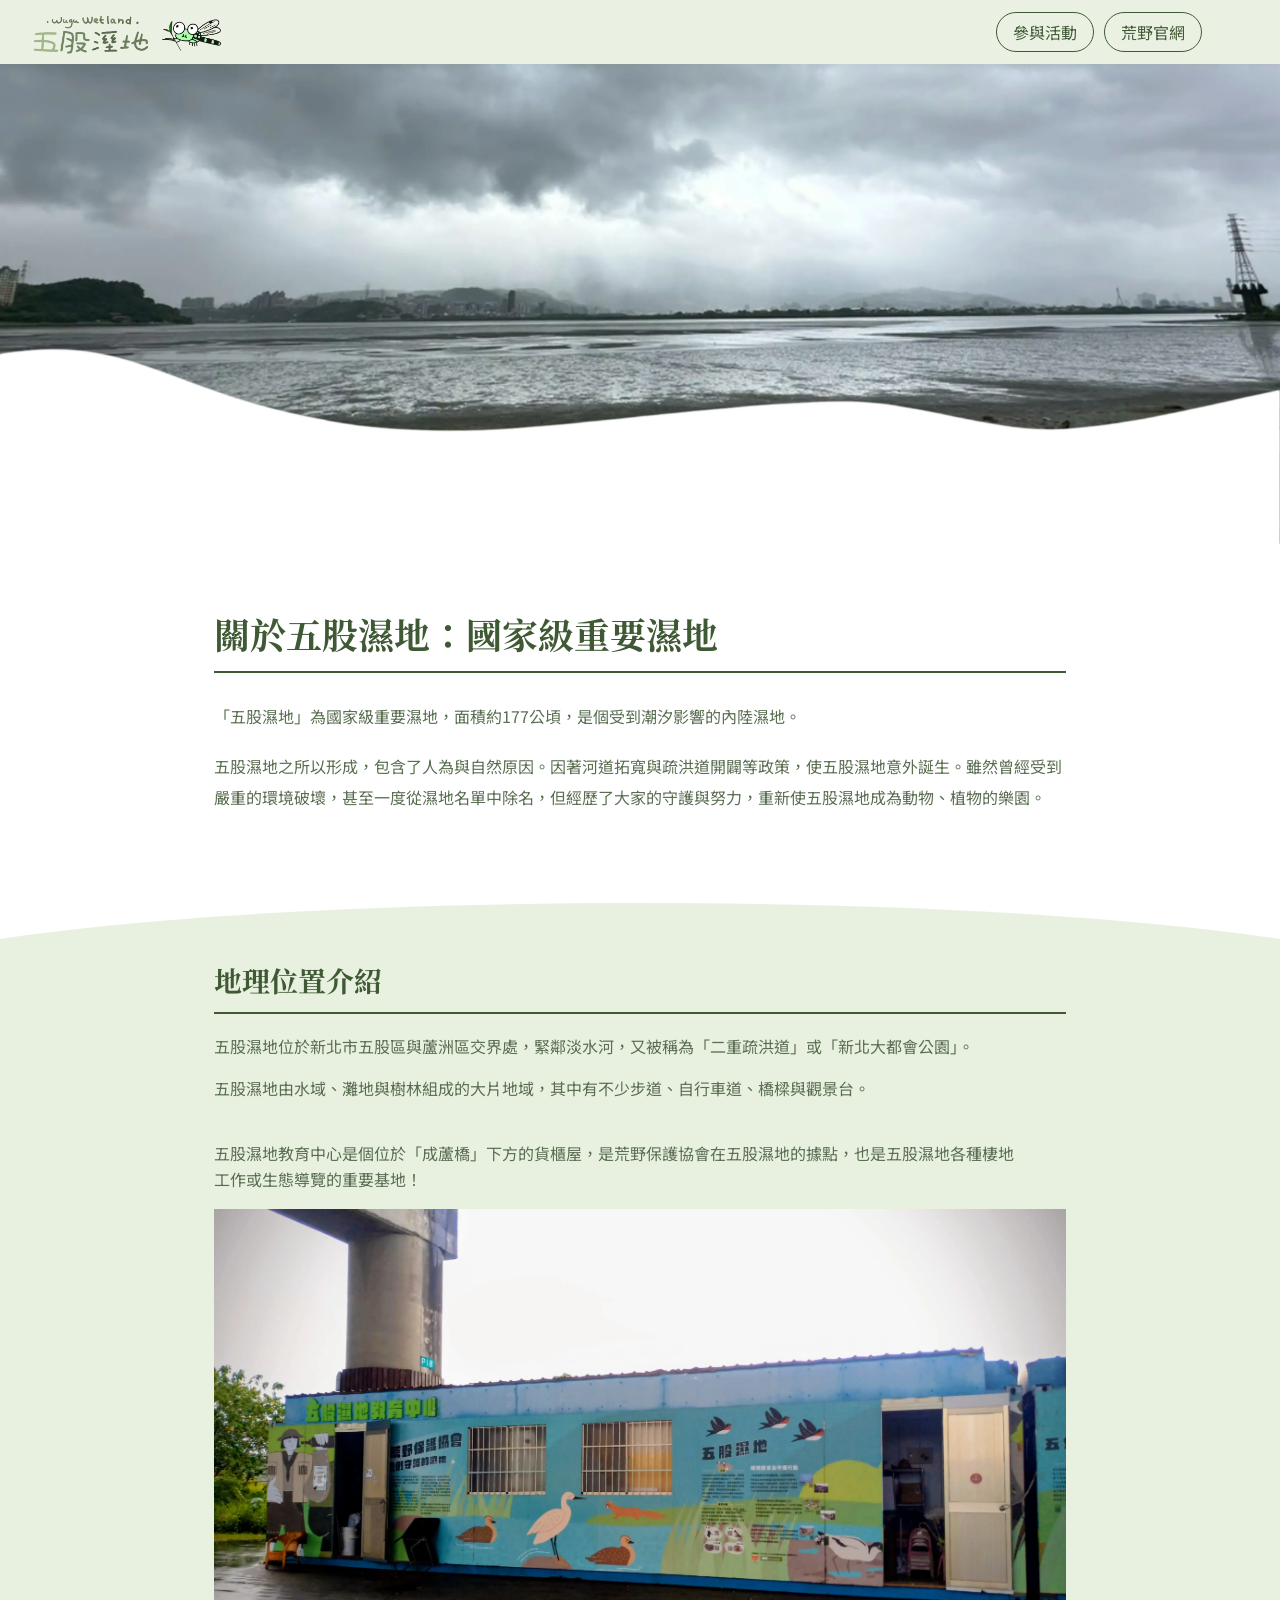
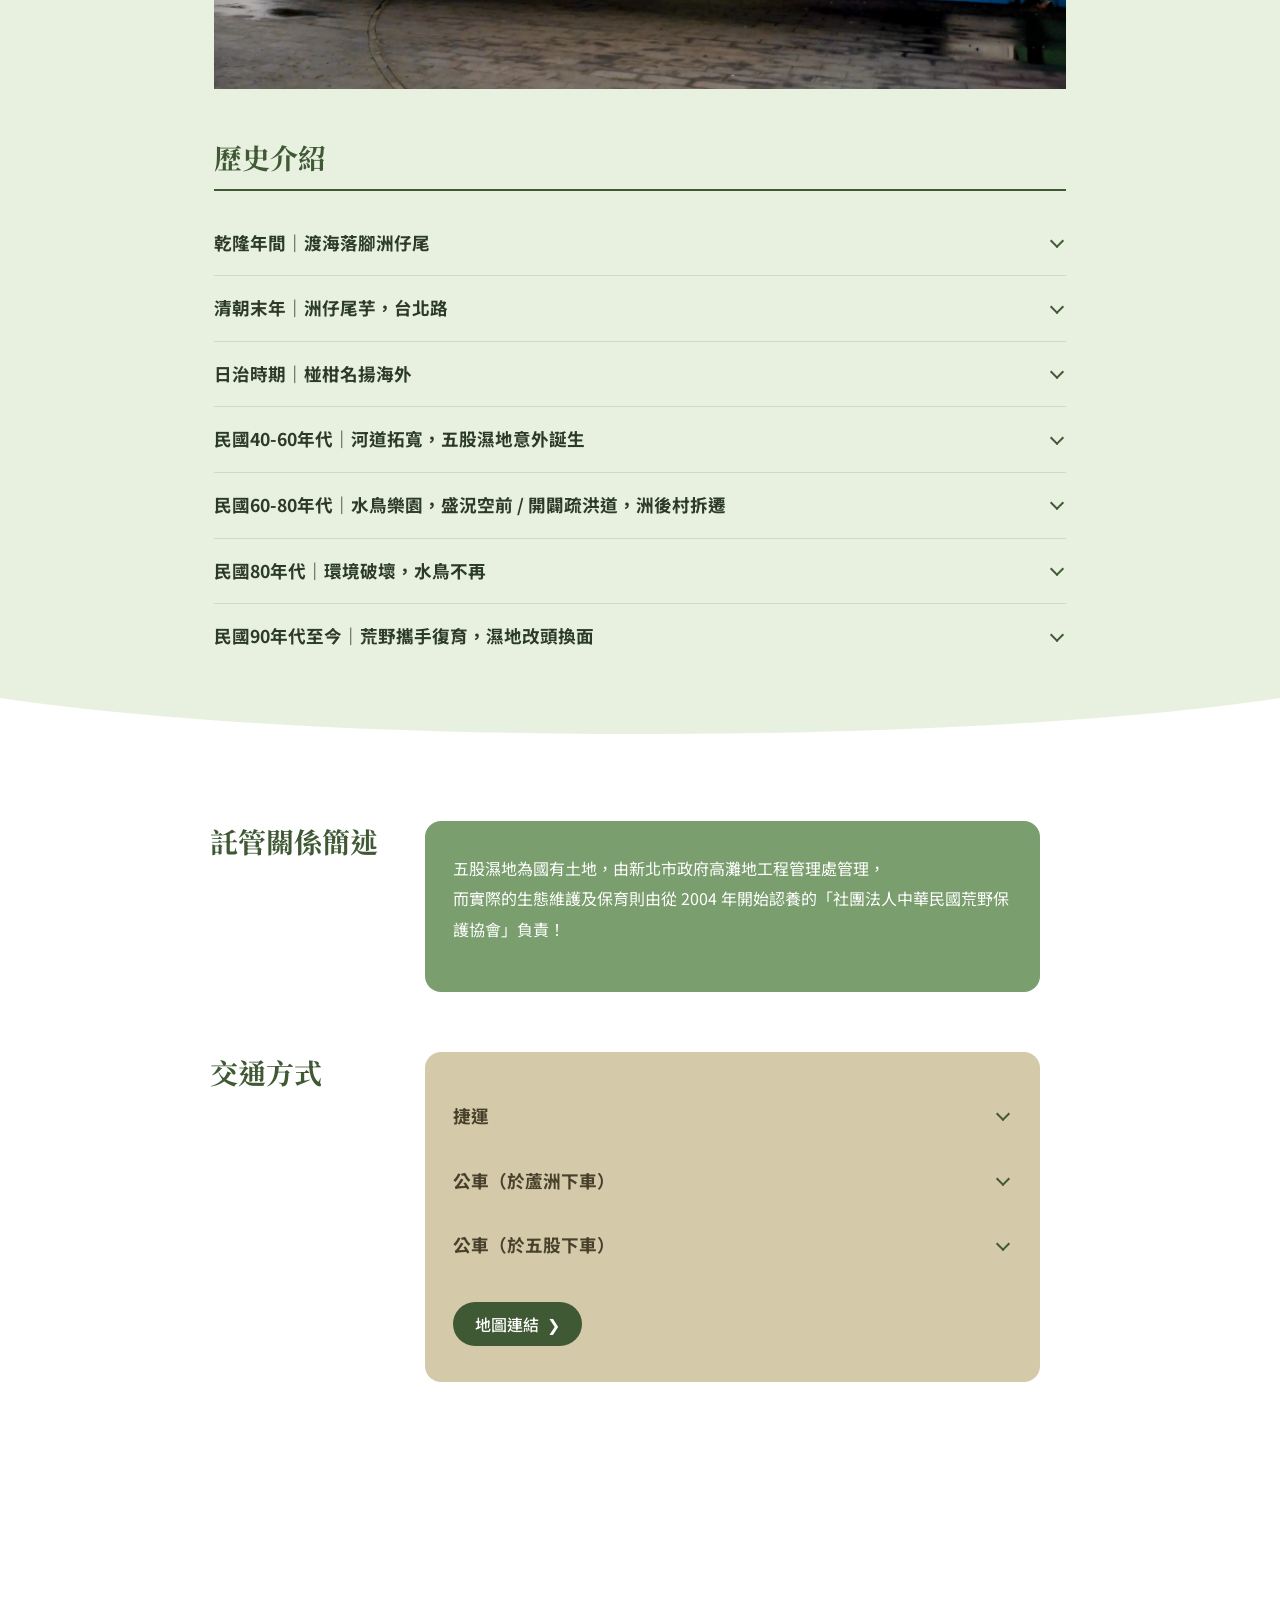
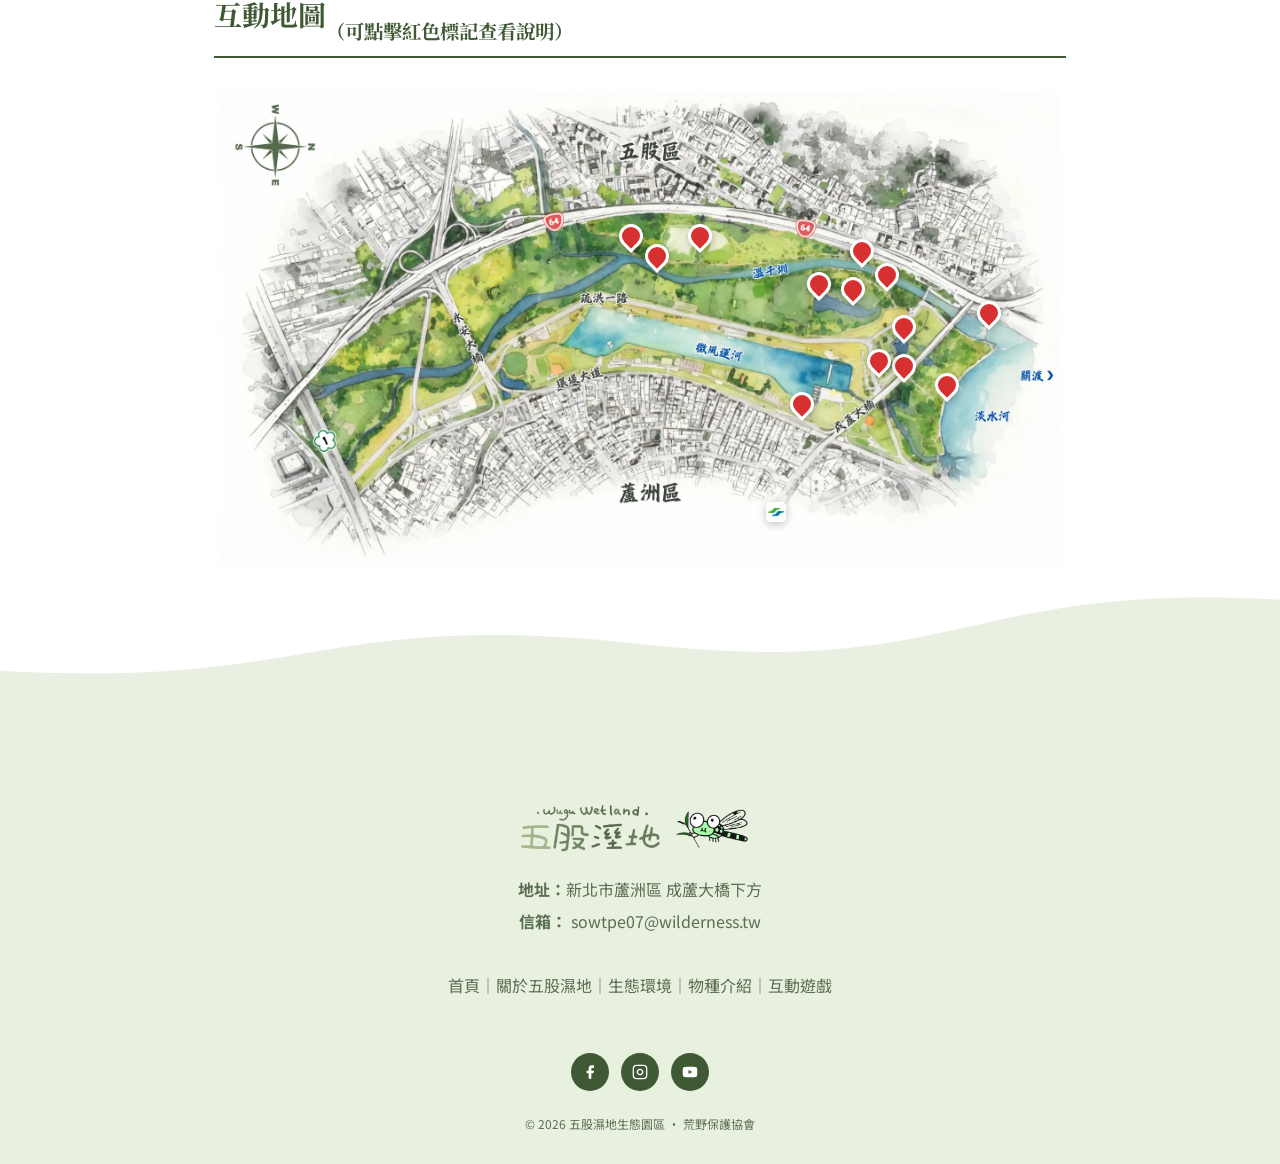
==== about.html @ 0f7f617a "Fix SEO" ====
<!DOCTYPE html>
<html lang="zh-TW">
<head>
  <meta charset="UTF-8" />
  <meta name="viewport" content="width=device-width, initial-scale=1.0" />
  <title>關於五股濕地 | 五股濕地生態園區</title>
  <meta name="description" content="認識五股濕地生態園區——國家級重要濕地的地理位置、歷史沿革與託管關係，守護城市中珍貴的自然生態系統。" />
  <meta name="keywords" content="五股濕地, 關於五股濕地, 五股濕地歷史, 二重疏洪道, 新北大都會公園, 荒野保護協會, 國家級重要濕地, 洲仔尾" />
  <meta name="author" content="社團法人中華民國荒野保護協會" />
  <meta name="robots" content="index, follow" />
  <link rel="canonical" href="https://wugu-wetland.github.io/about" />

  <!-- Open Graph -->
  <meta property="og:title" content="關於五股濕地 | 五股濕地生態園區" />
  <meta property="og:description" content="國家級重要濕地，守護城市中的自然寶地。認識五股濕地的地理位置、歷史沿革與託管關係。" />
  <meta property="og:type" content="website" />
  <meta property="og:url" content="https://wugu-wetland.github.io/about" />
  <meta property="og:site_name" content="五股濕地生態園區" />
  <meta property="og:locale" content="zh_TW" />
  <meta property="og:image" content="https://wugu-wetland.github.io/images/about-hero-1.webp" />
  <meta property="og:image:alt" content="五股濕地空景——廣闊蘆葦叢與水面在晨光中延伸" />
  <meta property="og:image:width" content="1200" />
  <meta property="og:image:height" content="630" />

  <!-- Twitter Card -->
  <meta name="twitter:card" content="summary_large_image" />
  <meta name="twitter:title" content="關於五股濕地 | 五股濕地生態園區" />
  <meta name="twitter:description" content="國家級重要濕地，守護城市中的自然寶地。" />
  <meta name="twitter:image" content="https://wugu-wetland.github.io/images/about-hero-1.webp" />

  <link rel="icon" type="image/x-icon" href="images/favicon.ico" />
  <link rel="apple-touch-icon" href="images/favicon.ico" />


  <link rel="stylesheet" href="styles/shared.css" />
  <link rel="stylesheet" href="styles/about.css" />
  
  <!-- 新增：預先載入首屏最關鍵的圖片，提升 LCP 速度 -->
  <!-- 注意：請在後端或打包工具先轉出一份 .webp 檔案 -->
  <link rel="preload" as="image" href="images/index-slides-1.webp" type="image/webp" fetchpriority="high">
</head>
<body>

  <!-- NAVBAR -->
  <header>
    <nav class="navbar" role="navigation" aria-label="主要導覽">
      <a class="navbar__logo" href="index" aria-label="五股濕地生態園區 首頁">
        <img src="images/logo-green.webp" alt="" width="200" height="44" />
      </a>
      <div class="navbar__actions">
        <a href="https://www.sow.org.tw/event/search?title=%E4%BA%94%E8%82%A1&suo_shu_fen_hui_37=592&event_type=All&is_monetary=All" class="navbar__ext-link desktop-only" aria-label="參與活動" target="_blank">參與活動</a>
        <a href="https://www.sow.org.tw" class="navbar__ext-link desktop-only" aria-label="荒野官網" target="_blank">荒野官網</a>
        <button class="navbar__hamburger" id="hamburger-btn" aria-expanded="false" aria-controls="nav-drawer" aria-label="開啟選單">
          <span></span><span></span><span></span>
        </button>
      </div>
    </nav>

    <!-- Mobile Drawer -->
    <div class="nav-drawer" id="nav-drawer" role="menu">
      <ul class="nav-drawer__list">
        <li><a href="index" role="menuitem">首頁</a></li>
        <li><a href="javascript:void(0)" role="menuitem">關於五股濕地</a></li>
        <li><a href="environment" role="menuitem">生態環境</a></li>
        <li><a href="species" role="menuitem">物種介紹</a></li>
        <li><a href="https://scratch.mit.edu/projects/1315380063/fullscreen/" role="menuitem" target="_blank">互動遊戲</a></li>
         <!--<li><a href="javascript:void(0)" role="menuitem">特色物種</a></li>-->
        <!--<li><a href="javascript:void(0)" role="menuitem">棲地工作</a></li>-->
        <!--<li><a href="javascript:void(0)" role="menuitem">年度時程</a></li>-->
        <!--<li><a href="javascript:void(0)" role="menuitem">網路相簿</a></li>-->
        <li class="mobile-only"><a href="https://www.sow.org.tw" role="menuitem" style="border-top: 1px solid var(--clr-light-green); margin-top: 10px;" target="_blank">荒野官網</a></li>
        <li class="mobile-only"><a href="https://www.sow.org.tw/event/search?title=%E4%BA%94%E8%82%A1&suo_shu_fen_hui_37=592&event_type=All&is_monetary=All" role="menuitem" target="_blank">參與活動</a></li>
      </ul>
    </div>
  </header>

  <main class="about-page-main">
    <!-- ABOUT-HERO -->
    <section class="about-hero reveal" aria-label="五股濕地主視覺">
      <div class="about-hero__img-wrap">
        <img class="about-hero__img" src="images/about-hero-1.webp" alt="五股濕地空景——廣闊蘆葦叢與水面在晨光中延伸" />
      </div>
      <div class="about-hero__wave" aria-hidden="true">
        <img src="images/about-curve-1.webp" alt="">
      </div>
    </section>

    <!-- ABOUT-INTRO -->
    <section class="about-intro" id="about-intro" aria-labelledby="about-intro-heading">
      <div class="about-intro__inner reveal">
        <h1 class="about-intro__h1" id="about-intro-heading">關於五股濕地：國家級重要濕地</h1>
        <hr class="about-intro__divider" />
        <p class="about-intro__body">「五股濕地」為國家級重要濕地，面積約177公頃，是個受到潮汐影響的內陸濕地。</p>
        <p class="about-intro__body">五股濕地之所以形成，包含了人為與自然原因。因著河道拓寬與疏洪道開闢等政策，使五股濕地意外誕生。雖然曾經受到嚴重的環境破壞，甚至一度從濕地名單中除名，但經歷了大家的守護與努力，重新使五股濕地成為動物、植物的樂園。</p>
      </div>
    </section>

    <!-- ABOUT-GEO + ABOUT-HISTORY -->
    <section class="about-content-section" id="about-geo" aria-labelledby="about-geo-heading">
      <div class="about-content-section__wave-top" aria-hidden="true">
        <svg viewBox="0 0 1440 52" preserveAspectRatio="none"><path d="M0,52 C360,4 1080,4 1440,52 L1440,0 L0,0 Z" fill="#ffffff" /></svg>
      </div>

      <div class="about-content-section__inner">
        <div class="about-content-section__text-col">
          <div class="about-geo reveal">
            <h2 class="about-geo__title" id="about-geo-heading">地理位置介紹</h2>
            <hr class="about-geo__divider" />
            <p>五股濕地位於新北市五股區與蘆洲區交界處，緊鄰淡水河，又被稱為「二重疏洪道」或「新北大都會公園」。</p>
            <p>五股濕地由水域、灘地與樹林組成的大片地域，其中有不少步道、自行車道、橋樑與觀景台。</p><br />
            <p>五股濕地教育中心是個位於「成蘆橋」下方的貨櫃屋，是荒野保護協會在五股濕地的據點，也是五股濕地各種棲地工作或生態導覽的重要基地！</p>
            <img src="images/about-center.webp" loading="lazy" />
          </div>
          <div class="about-history reveal" id="about-history" style="transition-delay: 0.1s;" aria-labelledby="about-history-heading">
            <h2 class="about-history__title" id="about-history-heading">歷史介紹</h2>
            <hr class="about-history__divider" />
            <details class="history-accordion">
              <summary class="subtitle">乾隆年間｜渡海落腳洲仔尾</summary>
              <div class="history-accordion__body">
                <p>福建泉州陳氏家族渡海來到洲仔尾，當時還是一片未開發的荒原。</p>
                <p>由於鄰近淡水河，土地肥沃、水路交通皆便捷。</p>
              </div>
            </details>
            <details class="history-accordion">
              <summary class="subtitle">清朝末年｜洲仔尾芋，台北路</summary>
              <div class="history-accordion__body">
                <p>經過長期的努力耕作，荒地成了畝畝良田。</p>
                <p>出產的芋頭聞名了台北城，贏得了「洲仔尾芋，台北路」的俚語。</p>
              </div>
            </details>
            <details class="history-accordion">
              <summary class="subtitle">日治時期｜椪柑名揚海外</summary>
              <div class="history-accordion__body">
                <p>鄰近淡水河且缺乏堤防，偶有水災但退得快。</p>
                <p>盛產稻米、蔬菜與水果，是大台北地區的糧倉。</p>
                <p>盛產椪柑，甜度高、果實大，甚至外銷到日本及大陸。</p>
              </div>
            </details>
            <details class="history-accordion">
              <summary class="subtitle">民國40-60年代｜河道拓寬，五股濕地意外誕生</summary>
              <div class="history-accordion__body">
                <p>當時土壤肥沃，依然盛產稻米、蔬果，但夏季時颱風卻因洪水無法宣洩導致淹水。</p>
                <p>民國53年，政府實施河道拓寬工程，分別挖除及炸毀使河道狹窄的「獅子頭」與「鳥踏石」兩顆大石。</p>
                <p>河道拓寬後，淡水河洪水可順利出海，但也因此失去天然屏障，導致風災時海水倒灌。</p>
                <p>地勢低漥加上潮水不停漲退，長期淡鹹水浸泡，土質無法耕種，五股濕地因而形成。</p>
              </div>
            </details>
            <details class="history-accordion">
              <summary class="subtitle">民國60-80年代｜水鳥樂園，盛況空前 / 開闢疏洪道，洲後村拆遷</summary>
              <div class="history-accordion__body">
                <p>濕地上處處可見水鴨、漁人、扁舟，曾經紀錄94種鳥類，數量高達四千八百多隻。</p>
                <p>民國73年，政府徵收洲仔尾部分土地為洩洪區，開闢二重疏洪道。</p>
                <p>民國69年以後的四、五年裡， 洲後村村民為反對拆遷，不斷陳情、示威。</p>
                <p>民國73年8月16日清晨，怪手開挖，洲後村被迫拆遷。</p>
              </div>
            </details>
            <details class="history-accordion">
              <summary class="subtitle">民國80年代｜環境破壞，水鳥不再</summary>
              <div class="history-accordion__body">
                <p>五股工業區興建，廢土、廢水、垃圾相繼入侵，環境嚴重污染，水鳥數量銳減。</p>
              </div>
            </details>
            <details class="history-accordion">
              <summary class="subtitle">民國90年代至今｜荒野攜手復育，濕地改頭換面</summary>
              <div class="history-accordion__body">
                <p>民國86年起，台北縣政府進行七百甲河濱綠地整建計劃，由荒野保護協會等民間保育團體等組成的「疏洪道生態保育聯盟」推動生態保育與棲地重建營造。</p>
                <p>民國93年11月11日，荒野保護協會正式認養「五股濕地生態園區」至今，推動復育、保育及教育的工作。</p>
              </div>
            </details>

          </div>
        </div>
      </div>

      <div class="about-content-section__wave-bottom" aria-hidden="true">
        <svg viewBox="0 0 1440 52" preserveAspectRatio="none"><path d="M0,0 C360,48 1080,48 1440,0 L1440,52 L0,52 Z" fill="#ffffff" /></svg>
      </div>
    </section>

    <!-- ABOUT-MANAGEMENT -->
    <section class="about-management" id="about-management" aria-labelledby="about-mgmt-left-title">
      <div class="about-management__panels reveal" style="transition-delay: 0.1s;">
        <h2 class="about-management__col-title" id="about-mgmt-left-title">託管關係簡述</h2>
        <div class="about-management__panel about-management__panel--left" aria-labelledby="about-mgmt-left-title">
          <p>五股濕地為國有土地，由新北市政府高灘地工程管理處管理，<br />而實際的生態維護及保育則由從 2004 年開始認養的「社團法人中華民國荒野保護協會」負責！</p>
        </div>
        <h2 class="about-management__col-title" id="about-mgmt-right-title">交通方式</h2>
        <div class="about-management__panel about-management__panel--right" aria-labelledby="about-mgmt-right-title">
          <details class="transport-accordion">
            <summary class="transport-subtitle">捷運</summary>
            <div class="transport-accordion__body">
              <p>搭乘「中和新蘆線」至「蘆洲站」下車→</p>
              <p>從一號出口離開捷運站→</p>
              <p>沿「三民路」往「成蘆橋」方向步行→</p>
              <p>沿「二號越堤道」越過堤防，往成蘆橋方向步行→</p>
              <p>抵達成蘆橋下方後沿著橋樑向前步行→</p>
              <p>過馬路後即可見到五股濕地教育中心</p>
            </div>
          </details>
          <details class="transport-accordion">
            <summary class="transport-subtitle">公車（於蘆洲下車）</summary>
            <div class="transport-accordion__body">
              <p>沿「三民路」往「成蘆橋」方向步行→</p>
              <p>沿「二號越堤道」越過堤防，往成蘆橋方向步行→</p>
              <p>抵達成蘆橋下方後沿著橋樑向前步行→</p>
              <p>過馬路後即可見到五股濕地教育中心</p>
            </div>
          </details>
          <details class="transport-accordion">
            <summary class="transport-subtitle">公車（於五股下車）</summary>
            <div class="transport-accordion__body">
              <p>至「成州國小」或「五股郵局」下車→</p>
              <p>沿「凌雲路一段」往堤防方向步行→</p>
              <p>過疏洪北路上堤防，沿自行車道往成蘆橋步行→</p>
              <p>即可見到五股濕地教育中心</p>
            </div>
          </details>
          <div class="about-management__panel-cta">
            <a href="https://maps.app.goo.gl/PuJw7zFUjeeEWEgE9" class="btn" aria-label="開啟 Google 地圖連結" target="_blank" rel="noopener noreferrer">地圖連結 &nbsp;❯</a>
          </div>
        </div>
      </div>
    </section>

    <!-- ABOUT-MAP -->
    <section class="about-map" id="about-map" aria-labelledby="about-map-heading">
      <div class="about-map__header reveal">
        <h2 class="about-map__title" id="about-map-heading">互動地圖<sub><sub>（可點擊紅色標記查看說明）</sub></sub></h2>
        <hr class="about-map__divider" />
      </div>
      <div class="about-map__container-wrap reveal" style="transition-delay: 0.1s;">
        <div class="about-map__container" id="about-map-container" tabindex="0" role="img" aria-label="互動地圖預覽">
          <img class="about-map__img" src="images/map.webp" alt="五股濕地區域地圖" loading="lazy" />

          <!-- 1. 為圖標加上資料屬性 (data-title, data-desc) -->
          <div class="about-map__marker about-map__marker--1" role="button" tabindex="0" aria-label="地圖標記點 1" title="塭仔圳出口堰"
              data-title="塭仔圳出口堰" 
              data-desc="原本設計關閉的水閘門，抵擋不住大自然的力量，在下方被衝破了一個大洞。漲潮時潮水由此湧入，形成「湧泉」這特殊景象，也使濕地內生態環境變得多樣化。有趣的是，由於潮水流入濕地其他區域的速度較慢，潮汐時間約晚了一個小時，但退潮速度則是同步的。"
              data-image="images/about-map/marker-1.webp">
            <div class="about-map__marker-pin" aria-hidden="true"></div>
          </div>

          <div class="about-map__marker about-map__marker--2" role="button" tabindex="0" aria-label="地圖標記點 2" title="多蟹橋"
              data-title="多蟹橋" 
              data-desc="觀賞螃蟹的好地方！在此可以觀賞到為數眾多的弧邊管招潮、台灣厚蟹及台灣泥蟹等。請放慢腳步，輕聲細語，靜靜觀察👀"
              data-image="images/about-map/marker-2.webp">
            <div class="about-map__marker-pin" aria-hidden="true"></div>
          </div>

          <div class="about-map__marker about-map__marker--3" role="button" tabindex="0" aria-label="地圖標記點 3" title="圓池"
              data-title="圓池" 
              data-desc="退潮時，如果溫度超過20°C，圓形池中就會有不少的螃蟹及彈塗魚出現喔！"
              data-image="images/about-map/marker-3.webp">
            <div class="about-map__marker-pin" aria-hidden="true"></div>
          </div>

          <div class="about-map__marker about-map__marker--4" role="button" tabindex="0" aria-label="地圖標記點 4" title="教學平台"
              data-title="教學平台" 
              data-desc="原為螢火蟲保育區，卻因水質差、強風、光害、颱風侵襲，最後復育失敗。轉型為水生植物種源區，主要栽種挺水性植物。吸引許多動物在此駐足，當初的四斑細蟌就是在此區發現的！退潮後，靠塭仔圳旁的灘地可見大量螃蟹及鷸鴴科鳥類覓食，在此區可以觀察到雙齒近相手蟹、無齒螳臂蟹及紅螯螳臂蟹等螃蟹。秋冬時節，草地上則有許多的黃鶺鴒、青頭鶿及中白鷺在此活動。"
              data-image="images/about-map/marker-4.webp">
            <div class="about-map__marker-pin" aria-hidden="true"></div>
          </div>

          <div class="about-map__marker about-map__marker--5" role="button" tabindex="0" aria-label="地圖標記點 5" title="河口景觀處"
              data-title="河口景觀處" 
              data-desc="沿著步道走到底，眼前是與淡水河岸交織的河口灘地。退潮時，寬闊的灘地上不僅有成群水鳥優雅覓食，天氣溫暖時，更有數萬隻彈塗魚活力跳躍。在此還能遠眺關渡隘口，遙想當年被炸開的獅子頭與象鼻頭隘。"
              data-image="images/about-map/marker-5.webp">
            <div class="about-map__marker-pin" aria-hidden="true"></div>
          </div>
          <div class="about-map__marker about-map__marker--6" role="button" tabindex="0" aria-label="地圖標記點 6" title="北便橋"
              data-title="北便橋" 
              data-desc="位於北邊，橫過塭仔圳的鐵便橋，連接疏洪圳邊公園及大生態池兩區域。"
              data-image="images/about-map/marker-6.webp">
            <div class="about-map__marker-pin" aria-hidden="true"></div>
          </div>

          <div class="about-map__marker about-map__marker--7" role="button" tabindex="0" aria-label="地圖標記點 7" title="大生態池"
              data-title="大生態池" 
              data-desc="原為釣魚池，池岸陡，鳥類不易棲息。經棲地改造，成坡度減緩，沿岸有淺灘的池子。整理好前兩年，鳥況轉好，可見黑腹濱鷸、東方環頸鴴等常客。但由於此區植物（特別是蘆葦）生長速度太快，加上缺乏經費定時做整理，許多泥灘地已被蘆葦佔據。"
              data-image="images/about-map/marker-7.webp">
            <div class="about-map__marker-pin" aria-hidden="true"></div>
          </div>

          <div class="about-map__marker about-map__marker--8" role="button" tabindex="0" aria-label="地圖標記點 8" title="賞燕平台"
              data-title="賞燕平台" 
              data-desc="賞燕的好地方！位於大生態池與大蘆葦叢區交接處，每逢遷徙季節的晨昏時刻，大量黃鶺鴒、家燕會在蘆葦叢內停歇。而每到盛夏八月的傍晚，更有數以萬計的燕群在天空飛舞，隨後隱入蘆葦叢中休息。雖然許多泥灘都被蘆葦佔據，較難觀察到水鳥，但夏夜的萬燕齊飛依然震撼人心。"
              data-image="images/about-map/marker-8.webp">
            <div class="about-map__marker-pin" aria-hidden="true"></div>
          </div>

          <div class="about-map__marker about-map__marker--9" role="button" tabindex="0" aria-label="地圖標記點 9" title="五股濕地教育中心"
              data-title="五股濕地教育中心" 
              data-desc="荒野保護協會與新北市高灘地工程管理處合作，於2004年認養五股濕地生態園區，共同維護五股濕地的生態環境。這個貨櫃屋就是由荒野保護協會設置的工作站，定期有協會的生態解說員在此進行免費的導覽活動。"
              data-image="images/about-map/marker-9.webp">
            <div class="about-map__marker-pin" aria-hidden="true"></div>
          </div>

          <div class="about-map__marker about-map__marker--10" role="button" tabindex="0" aria-label="地圖標記點 10" title="南便橋"
              data-title="南便橋" 
              data-desc="位於南邊，橫跨塭仔圳的鐵便橋，連接疏洪圳邊公園及大蘆葦叢區兩區域。"
              data-image="images/about-map/marker-10.webp">
            <div class="about-map__marker-pin" aria-hidden="true"></div>
          </div>

          <div class="about-map__marker about-map__marker--11" role="button" tabindex="0" aria-label="地圖標記點 11" title="北池、南池"
              data-title="北池、南池" 
              data-desc="一北一南的大水池。不受潮汐影響的積水區，孕育著不少水生動物，例如大肚魚、吳郭魚及蝦子等。在水池內有數座由偉創等民間機構所認養的人工浮島，浮島的主要主要是作為生態、淨化及景觀等功用，其組成是由竹子等做為材料，並在其上栽種大安水蓑衣、野荸薺、黃花水龍等水生植物，等過一段生長時間，浮島上的植物將生長茂密，可作為鳥類、昆蟲及青蛙的棲息地，讓這些動物減少人為的干擾。"
              data-image="images/about-map/marker-11.webp">
            <div class="about-map__marker-pin" aria-hidden="true"></div>
          </div>

          <div class="about-map__marker about-map__marker--12" role="button" tabindex="0" aria-label="地圖標記點 12" title="洲後村紀念碑"
              data-title="洲後村紀念碑" 
              data-desc="六個斑駁的碑文位於昔日洲後村忠義廟的原址附近，是這個消失村落留下的歷史印記。清朝乾隆年間，陳姓家族兩兄弟來到這塊土地上打拼，歷經炸毀獅子頭，每天兩次的漲退潮及劃為「一級洪水平原區」，絕對禁建等等打擊，仍過著淳樸的生活。直到民國73年政府因興建二重疏洪道，強制將村落全面拆遷。在當年戒嚴的肅殺氣氛下，全村村民為了守護家園，寫下了台灣歷史上第一次激烈而勇敢的農民抗爭紀錄。"
              data-image="images/about-map/marker-12.webp">
            <div class="about-map__marker-pin" aria-hidden="true"></div>
          </div>

          <div class="about-map__marker about-map__marker--13" role="button" tabindex="0" aria-label="地圖標記點 13" title="堤防越堤道"
              data-title="堤防越堤道" 
              data-desc="想要前來五股濕地，可以從這個越堤道步行或牽車越過堤防進入五股濕地！"
              data-image="">
            <div class="about-map__marker-pin" aria-hidden="true"></div>
          </div>

          <div class="about-map__marker about-map__marker--14" role="button" tabindex="0" aria-label="地圖標記點 14" title="蘆洲捷運站"
              data-title="蘆洲捷運站" 
              data-desc="是距離五股濕地最近的捷運站，可以搭乘捷運中和新蘆線到蘆洲站後，步行或騎乘 YouBike 前往五股濕地。"
              data-image="">
            <img class="about-map__marker-icon" aria-hidden="true" src="images/metro-taipei.webp" alt="臺北捷運中和新蘆線蘆洲站">
          </div>

          <!-- 備用標記點範例
          <div class="about-map__marker about-map__marker--00" role="button" tabindex="0" aria-label="地圖標記點 00" title="地圖標記點 00"
              data-title="標記點名稱" 
              data-desc="標記點說明內容標記點說明內容標記點說明內容標記點說明內容標記點說明內容"
              data-image="標記點圖片URL">
            <div class="about-map__marker-pin" aria-hidden="true"></div>
          </div>
          -->

        </div>
      </div>
    </section>
  </main>

  <!-- FOOTER -->
  <footer class="footer" role="contentinfo">
    <svg viewBox="0 0 1440 200" xmlns="http://www.w3.org/2000/svg" aria-hidden="true">
      <path d="M0,110 C 360,130 360,40 720,80 C 1080,120 1080,10 1440,30 L1440,200 L0,200 Z" fill="#E9F0E1"/>
    </svg>
    <img class="footer__logo" aria-label="五股濕地生態園區 Logo" src="images/logo-green.webp" alt="" loading="lazy" />
    <address class="footer__info" style="font-style:normal;">
      <b>地址：</b><a href="https://maps.app.goo.gl/PuJw7zFUjeeEWEgE9" target="_blank">新北市蘆洲區 成蘆大橋下方</a><br />
      <b>信箱：</b><a href="mailto:sowtpe07@wilderness.tw" target="_blank">&nbsp;sowtpe07@wilderness.tw</a><br /><br />
      <a href="javascript:void(0)">首頁</a>｜<a href="about">關於五股濕地</a>｜<a href="environment">生態環境</a>｜<a href="species">物種介紹</a>｜<a href="https://scratch.mit.edu/projects/1315380063/fullscreen/">互動遊戲</a><br /><br />
    </address>
    <nav class="footer__socials" aria-label="社群媒體連結">
      <!--Facebook--><a href="https://www.facebook.com/wuguwetland/?locale=zh_TW" class="footer__social-btn" aria-label="Facebook"><svg width="16" height="16" viewBox="0 0 24 24" fill="currentColor"><path d="M18 2h-3a5 5 0 00-5 5v3H7v4h3v8h4v-8h3l1-4h-4V7a1 1 0 011-1h3z"/></svg></a>
      <!--Instagram--><a href="https://www.instagram.com/sow_taiwan/reels/" class="footer__social-btn" aria-label="Instagram"><svg width="16" height="16" viewBox="0 0 24 24" fill="none" stroke="currentColor" stroke-width="2"><rect x="2" y="2" width="20" height="20" rx="5" ry="5"/><path d="M16 11.37A4 4 0 1112.63 8 4 4 0 0116 11.37z"/><line x1="17.5" y1="6.5" x2="17.51" y2="6.5"/></svg></a>
      <!--Youtube--><a href="https://www.youtube.com/@sowtaiwan" class="footer__social-btn" aria-label="YouTube"><svg width="16" height="16" viewBox="0 0 24 24" fill="currentColor"><path d="M22.54 6.42a2.78 2.78 0 00-1.95-1.96C18.88 4 12 4 12 4s-6.88 0-8.59.46A2.78 2.78 0 001.46 6.42 29 29 0 001 12a29 29 0 00.46 5.58 2.78 2.78 0 001.95 1.96C5.12 20 12 20 12 20s6.88 0 8.59-.46a2.78 2.78 0 001.95-1.96A29 29 0 0023 12a29 29 0 00-.46-5.58z"/><polygon points="9.75 15.02 15.5 12 9.75 8.98 9.75 15.02" fill="#405A35"/></svg></a>
    </nav>
    <p class="footer__copy">© 2026 五股濕地生態園區 · <a href="https://www.sow.org.tw" target="_blank">荒野保護協會</a></p>
  </footer>
  <div class="about-map__backdrop" id="map-info-backdrop" aria-hidden="true"></div>
  <div class="about-map__info-card" id="map-info-card" role="dialog" aria-modal="true" aria-hidden="true">
    <div class="about-map__info-img-placeholder"></div>

    <div class="about-map__info-img-placeholder" id="map-info-img-wrap">
      <img id="map-info-img" src="" alt="" loading="lazy" />
    </div>
    <br />
    <h3 class="about-map__info-title" id="map-info-title">標題</h3>
    <br />
    <p class="about-map__info-desc" id="map-info-desc">內容</p>
  </div>

  <button class="back-to-top" id="back-to-top" aria-label="回到頂部">▲</button>
  <script src="script/shared.js"></script>
  <script src="script/about.js"></script>
</body>
</html>
---- styles/shared.css ----
@import url('https://fonts.googleapis.com/css2?family=Noto+Sans+TC:wght@400;500;700&family=Noto+Serif+TC:wght@600;700&display=swap');

:root {
  --clr-dark-green: #405935; --clr-mid-green: #7a9e6e;
  --clr-light-green: #c8d9b8; --clr-bg-green: #e8f0e0;
  --clr-pale: #f3f7ee; --clr-sand: #d4c9a8;
  --clr-slate-blue: #6b8fa3; --clr-white: #ffffff;
  --clr-text: #2c3a28; --clr-text-muted: #5a6e52;
  --clr-btn-bg: #405935; --clr-btn-hover: #2e4027;
  --radius-blob: 60% 40% 55% 45% / 50% 45% 55% 50%;
  --transition-base: 0.3s ease;
  --font-heading: 'Noto Serif TC', 'Georgia', serif;
  --font-body: 'Noto Sans TC', 'PingFang TC', system-ui, sans-serif;
}

*, *::before, *::after { box-sizing: border-box; margin: 0; padding: 0; }
html { overflow-x: hidden; overflow-y: scroll; scroll-behavior: smooth; font-size: 16px; }
body { font-family: var(--font-body); color: var(--clr-text); background: var(--clr-white); overflow-x: hidden; background-color: var(--clr-pale); /* 延續專案的淺底色 */}
img { max-width: 100%; height: auto; display: block; }
a { color: inherit; text-decoration: none; }

.container { max-width: 900px; margin: 0 auto; padding: 0 24px; }
.container--wide { max-width: 1200px; margin: 0 auto; padding: 0 24px; }

.btn {
  display: inline-flex; align-items: center; gap: 6px;
  padding: 10px 22px; border-radius: 999px;
  background: var(--clr-btn-bg); color: var(--clr-white);
  font-size: 1rem; font-family: var(--font-body); font-weight: 500;
  cursor: pointer; border: none; transition: background var(--transition-base), transform var(--transition-base);
}
.btn:hover { background: var(--clr-btn-hover); transform: translateY(-1px); }
.btn--outline { background: transparent; color: var(--clr-dark-green); border: 1.5px solid var(--clr-dark-green); }
.btn--outline:hover { background: var(--clr-dark-green); color: var(--clr-white); }
.btn--outline-light { background: transparent; color: var(--clr-white); border: 1.5px solid var(--clr-white); }
.btn--outline-light:hover { background: var(--clr-white); color: #ffffff00; }

.section-title { font-family: var(--font-heading); font-size: clamp(1.5rem, 3vw, 2rem); color: var(--clr-dark-green); font-weight: 700; }
.divider { border: none; border-top: 2px solid var(--clr-dark-green); margin: 12px 0 24px; }

.reveal { opacity: 0; transform: translateY(28px); transition: opacity 0.6s ease, transform 0.6s ease; }
.reveal.visible { opacity: 1; transform: translateY(0); }

/* NAVBAR */
.navbar {
  position: fixed; top: 0; left: 0; width: 100%; z-index: 100;
  background: rgba(232, 240, 224, 0.9); backdrop-filter: blur(8px); -webkit-backdrop-filter: blur(8px);
  padding: 0 32px; display: flex; align-items: center; justify-content: space-between;
  height: 64px; box-shadow: 0 1px 6px rgba(64,89,53,0.1);
}
.navbar__logo { display: flex; align-items: center; gap: 8px; }
.navbar__actions { display: flex; align-items: center; gap: 10px; }
.navbar__ext-link {
  padding: 7px 16px; border-radius: 999px; border: 1.5px solid var(--clr-dark-green);
  font-size: 1rem; color: var(--clr-dark-green); transition: all var(--transition-base); white-space: nowrap;
}
.navbar__ext-link:hover { background: var(--clr-dark-green); color: var(--clr-white); }

.navbar__hamburger {
  width: 36px; height: 36px; background: none; border: none; cursor: pointer;
  display: flex; flex-direction: column; justify-content: center; gap: 5px; padding: 4px;
  border-radius: 6px; transition: background var(--transition-base);
}
.navbar__hamburger:hover { background: rgba(64,89,53,0.1); }
.navbar__hamburger span { display: block; height: 2px; background: var(--clr-dark-green); border-radius: 2px; transition: all 0.3s ease; }
.navbar__hamburger.open span:nth-child(1) { transform: translateY(7px) rotate(45deg); }
.navbar__hamburger.open span:nth-child(2) { opacity: 0; }
.navbar__hamburger.open span:nth-child(3) { transform: translateY(-7px) rotate(-45deg); }

.nav-drawer {
  position: fixed; top: 64px; left: 0; right: 0; background: var(--clr-bg-green);
  max-height: 0; overflow: hidden; transition: max-height 0.35s ease, box-shadow 0.3s; z-index: 99;
}
.nav-drawer.open { max-height: 500px; box-shadow: 0 8px 20px rgba(64,89,53,0.12); }
.nav-drawer__list { list-style: none; padding: 12px 0 20px; text-align: right; }
.nav-drawer__list li a { display: block; padding: 12px 32px; font-size: 1rem; color: var(--clr-dark-green); font-weight: 500; transition: background var(--transition-base); }
.nav-drawer__list li a:hover { background: rgba(64,89,53,0.08); }

/* FOOTER */
.footer { background: var(--clr-bg-green); padding: 48px 24px 32px; text-align: center; position: relative; }
.footer__logo { height: 56px; margin: 0 auto 20px; display: block; }
.footer__info { font-size: 1rem; color: var(--clr-text-muted); line-height: 2; margin-bottom: 20px; }
.footer__info a:hover { color: var(--clr-mid-green); }
.footer__socials { display: flex; gap: 12px; justify-content: center; margin-bottom: 24px; }
.footer__social-btn {
  width: 38px; height: 38px; border-radius: 50%; background: var(--clr-dark-green); color: var(--clr-white);
  display: flex; align-items: center; justify-content: center; font-size: 1rem; transition: all var(--transition-base); text-decoration: none;
}
.footer__social-btn:hover { background: var(--clr-btn-hover); transform: translateY(-2px); }
.footer__copy { font-size: 0.75rem; color: var(--clr-text-muted); }

/* BACK TO TOP */
.back-to-top {
  position: fixed; bottom: 28px; right: 24px; z-index: 50; width: 44px; height: 44px; border-radius: 50%;
  background: var(--clr-dark-green); color: var(--clr-white); border: none; cursor: pointer; font-size: 1.1rem;
  display: flex; align-items: center; justify-content: center; box-shadow: 0 4px 16px rgba(64,89,53,0.3);
  opacity: 0; pointer-events: none; transition: opacity 0.3s, transform 0.3s;
}
.back-to-top.visible { opacity: 1; pointer-events: all; }
.back-to-top:hover { transform: translateY(-3px); }

/* RWD */
@media (min-width: 769px) { .mobile-only { display: none; } }
@media (max-width: 768px) { .desktop-only { display: none; } .mobile-only { display: block; } .navbar { padding: 0 16px; } }

/* ============================================================
   修復全域圖層順序
   ============================================================ */

/* 1. 讓主內容區塊保持較高層級 */
main {
  position: relative;
  z-index: 10;
}

.footer {
  position: relative;
  margin-top: 100px; /* 預留一些空間給波浪，避免波浪蓋到上方內容 */
}

.footer > svg {
  position: absolute;
  /* 關鍵 1：不要用 top，改用 bottom: 100% 讓 SVG 完美貼齊 Footer 的上邊緣 */
  bottom: 100%; 
  left: 0;
  width: 100%;
  height: auto; /* 高度自動跟隨比例縮放 */
  display: block; /* 消除 SVG 預設的底部文字空白間距 */
  
  /* 關鍵 2：往下位移 1px，讓波浪與 Footer 背景產生 1px 重疊，徹底殺死白線 */
  transform: translateY(1px); 
  
  z-index: -1;
  pointer-events: none;
}
---- styles/about.css ----
body {
  background-color: var(--clr-white); /* 確保 ABOUT 頁面背景為白色，與其他頁面區隔 */
}
.about-page-main {
  padding-top: 64px;
}
.about-hero {
  position: relative;
  overflow: hidden;
  height: min(52vw, 480px);
  background: var(--clr-dark-green);
}

.about-hero__img-wrap {
  width: 100%;
  height: 100%;
}

.about-hero__img {
  width: 100%;
  height: 100%;
  object-fit: cover;
  /* 微動態：載入後輕微縮放，增加生命感 */
  animation: about-hero-ken-burns 18s ease-in-out infinite alternate;
  background-color: var(--clr-light-green); /* placeholder 底色 */
}

@keyframes about-hero-ken-burns {
  from { transform: scale(1);     transform-origin: center center; }
  to   { transform: scale(1.04);  transform-origin: 55% 45%; }
}

@media (prefers-reduced-motion: reduce) {
  .about-hero__img { animation: none; }
}

.about-hero__wave {
  position: absolute;
  bottom: 0;
  left: 0;
  width: 100%;
  pointer-events: none;
  z-index: 2;
  
  transform: translateY(1px); 
  
  line-height: 0; 
  font-size: 0;
}

.about-hero__wave img {
  width: 100%;
  height: auto;
  display: block;
}

@media (max-width: 768px) {
  .about-hero {
    height: 70vw;
  }
}

/* ============================================================
   ABOUT-INTRO — 國家級重要濕地 h1 介紹區
   ============================================================ */
.about-intro {
  padding: 64px 0 56px;
  background: var(--clr-white);
}

.about-intro__inner {
  max-width: 900px;
  margin: 0 auto;
  padding: 0 24px;
}

.about-intro__h1 {
  font-family: var(--font-heading);
  font-size: clamp(1.75rem, 3.5vw, 2.25rem);
  color: var(--clr-dark-green);
  font-weight: 700;
  margin-bottom: 12px;
}

.about-intro__divider {
  border: none;
  border-top: 2px solid var(--clr-dark-green);
  margin: 0 0 28px;
}

.about-intro__body {
  font-size: 1rem;
  line-height: 1.9;
  color: var(--clr-text-muted);
  margin-bottom: 20px;
}

/* ============================================================
   ABOUT-GEO + ABOUT-HISTORY — 雙欄內容區塊
   ============================================================ */
.about-content-section {
  padding: 72px 0 80px;
  background: var(--clr-bg-green);
  position: relative;
}

/* 頂部 Wave */
.about-content-section__wave-top {
  position: absolute;
  top: -1px; left: 0; right: 0;
  height: 52px; overflow: hidden;
  pointer-events: none;
}
.about-content-section__wave-top svg {
  width: 100%; height: 100%;
}

/* 底部 Wave */
.about-content-section__wave-bottom {
  position: absolute;
  bottom: -1px; left: 0; right: 0;
  height: 52px; overflow: hidden;
  pointer-events: none;
}
.about-content-section__wave-bottom svg {
  width: 100%; height: 100%;
}

.about-content-section__inner {
  display: grid;
  gap: 48px;
  align-items: start;
  max-width: 900px;
  margin: 0 auto;
  padding: 0 24px;
}

/* 左側文字區（地理 + 歷史堆疊） */
.about-content-section__text-col {
  display: flex;
  flex-direction: column;
  gap: 48px;
}

/* 右側圖片區 */
.about-content-section__img-col {
  position: sticky;
  top: 88px; /* navbar 64px + 24px 間距 */
}

/* 圖片容器 */
.about-content-section__img-wrap {
  border-radius: 16px;
  overflow: hidden;
  box-shadow: 0 8px 32px rgba(64,89,53,0.15);
  aspect-ratio: 3/4;
  background-color: var(--clr-light-green); /* placeholder 底色 */
}

.about-content-section__img-wrap img {
  width: 100%;
  height: 100%;
  object-fit: cover;
}

/* 各子區塊標題 */
.about-geo__title,
.about-history__title {
  font-family: var(--font-heading);
  font-size: clamp(1.3rem, 2.5vw, 1.75rem);
  color: var(--clr-dark-green);
  font-weight: 700;
  margin-bottom: 12px;
}

.about-geo__divider,
.about-history__divider {
  border: none;
  border-top: 2px solid var(--clr-dark-green);
  margin: 0 0 20px;
}

.about-geo p,
.about-history p {
  font-size: 1rem;
  line-height: 1.6;
  color: var(--clr-text-muted);
  margin-bottom: 16px;
  max-width: 800px;
}

@media (max-width: 768px) {
  .about-content-section__inner {
    grid-template-columns: 1fr;
  }
  /* 手機：圖片移到文字上方 */
  .about-content-section__img-col {
    position: static;
    order: -1;
  }
  .about-content-section__img-wrap {
    aspect-ratio: 4/3;
  }
  .about-content-section__wave-top,
  .about-content-section__wave-bottom {
    height: 32px;
  }
}

/* ============================================================
   ABOUT-MANAGEMENT — 託管關係簡述（雙色資訊區塊）
   ============================================================ */
.about-management {
  padding: 72px 0 80px;
  background: var(--clr-white);
}

.about-management__col-title {
  font-family: var(--font-heading);
  font-size: clamp(1.3rem, 2.5vw, 1.75rem);
  color: var(--clr-dark-green);
  font-weight: 700;
  padding-bottom: 16px;
}

/* 雙色區塊本體 */
.about-management__panels {
  display: grid;
  grid-template-columns: 1fr 3fr;
  max-width: 900px;
  margin: 0 auto;
  padding: 0 20px;
  gap: 0;
}

.about-management__panel {
  padding: 32px 28px 36px;
  margin-right: 30px;
  margin-bottom: 60px;
  height: auto; /* 允許內容自然撐開 */
}

.about-management__panel--left {
  background: var(--clr-mid-green);
  border-radius: 16px;
}

.about-management__panel--right {
  background: var(--clr-sand);
  border-radius: 16px;
  display: flex;
  flex-direction: column;
  justify-content: space-between;
}

.about-management__panel p {
  font-size: 1rem;
  line-height: 1.9;
  color: var(--clr-text);
  margin-bottom: 12px;
}

.about-management__panel--left p {
  color: var(--clr-white);
}

.about-management__panel-cta {
  margin-top: 24px;
}

@media (max-width: 768px) {
  .about-management__panels {
    grid-template-columns: 1fr;
  }
  .about-management__panel--left {
    border-radius: 16px;
  }
  .about-management__panel--right {
    border-radius: 16px;
  }
  .about-management__col-title {
    padding-bottom: 0;
    margin-bottom: 16px;
  }
}

/* ============================================================
   ABOUT-MAP — 互動地圖連結區塊
   ============================================================ */
.about-map {
  padding: 72px 0 80px;
}

.about-map__header {
  max-width: 900px;
  margin: 0 auto 32px;
  padding: 0 24px;
}

.about-map__title {
  font-family: var(--font-heading);
  font-size: clamp(1.3rem, 2.5vw, 1.75rem);
  color: var(--clr-dark-green);
  font-weight: 700;
  margin-bottom: 12px;
}

.about-map__divider {
  border: none;
  border-top: 2px solid var(--clr-dark-green);
  margin: 0;
}

/* 地圖容器：限制最大寬度，不可無限滿版 */
.about-map__container-wrap {
  max-width: 900px;
  margin: 0 auto;
  padding: 0 24px;
}

/* 地圖互動容器 */
.about-map__container {
  position: relative;           /* Hotspot Marker 的定位基準 */
  cursor: pointer;
  outline: none;
  overflow: hidden;
}

.about-map__img {
  width: 100%;
  height: auto;
  display: block;
}

/* ── Hotspot Markers ──
   使用 % 定位，確保 RWD 縮放時座標精準
   ============================================================ */
.about-map__marker {
  position: absolute;
  transform: translate(-50%, -100%);
  cursor: pointer;
  pointer-events: auto;
}

.about-map__marker-pin {
  width: 24px;
  height: 24px;
  background: #d63031;
  border: 3px solid var(--clr-white);
  border-radius: 50% 50% 50% 0;
  transform: rotate(-45deg);
  box-shadow: 0 2px 8px rgba(0,0,0,0.25);
  transition: transform var(--transition-base), box-shadow var(--transition-base);
}

.about-map__marker-icon {
  width: 20px;
  height: 20px;
  border-radius: 20% 20% 20% 20%;
  box-shadow: 0 2px 8px rgba(0,0,0,0.25);
  transition: transform var(--transition-base), box-shadow var(--transition-base);

}

.about-map__marker:hover .about-map__marker-pin,
.about-map__marker:focus .about-map__marker-pin {
  box-shadow: 0 4px 14px rgba(0,0,0,0.35);
}

/* Marker 座標範例（百分比定位）*/
.about-map__marker--1 { left: 91%; top: 49%; } /*溫子圳出口堰*/
.about-map__marker--2 { left: 79%; top: 41%; } /*多蟹橋*/
.about-map__marker--3 { left: 81%; top: 52%; } /*圓池*/
.about-map__marker--4 { left: 49%; top: 33%; } /*教學平台*/
.about-map__marker--5 { left: 86%; top: 64%; } /*河口景觀處*/
.about-map__marker--6 { left: 76%; top: 36%; } /*北便橋*/
.about-map__marker--7 { left: 75%; top: 44%; } /*大生態池*/
.about-map__marker--8 { left: 71%; top: 43%; } /*賞燕平台*/
.about-map__marker--9 { left: 81%; top: 60%; } /*五股濕地教育中心*/
.about-map__marker--10 { left: 52%; top: 37%; } /*南便橋*/
.about-map__marker--11 { left: 57%; top: 33%; } /*北池、南池*/
.about-map__marker--12 { left: 78%; top: 59%; } /*洲後村紀念碑*/
.about-map__marker--13 { left: 69%; top: 68%; } /*堤防越堤道*/
.about-map__marker--14 { left: 66%; top: 90%; } /*蘆洲捷運站*/

@media (max-width: 768px) {
  .about-map {
    padding: 56px 0 64px;
  }
  .about-map__marker-pin {
    width: 18px;
    height: 18px;
  }
}

/* ============================================================
   ABOUT-MAP — 互動資訊框 (Modal) - 升級 Fixed 與 RWD
   ============================================================ */

/* 半透明點擊遮罩改為 fixed，覆蓋全螢幕 */
.about-map__backdrop {
  position: fixed; /* 修改點：從 absolute 改為 fixed */
  inset: 0;
  background: rgba(0, 0, 0, 0.6); /* 加深一點點讓卡片更突出 */
  opacity: 0;
  pointer-events: none;
  transition: opacity 0.3s ease;
  z-index: 9998; /* 修改點：設定極高的層級，確保蓋過 Navbar 與 SVG 波浪 */
}

.about-map__backdrop.is-active {
  opacity: 1;
  pointer-events: auto;
  cursor: pointer;
}

/* 資訊卡片本體改為 fixed，並加入最大高度限制 */
.about-map__info-card {
  position: fixed; /* 修改點：從 absolute 改為 fixed */
  top: 50%;
  left: 50%;
  transform: translate(-50%, -45%) scale(0.95);
  width: 90%;
  max-width: 400px;
  max-height: 85vh; /* 修改點：高度最多只能佔螢幕的 85% */
  overflow-y: auto; /* 修改點：如果內容太多，卡片內部可以上下捲動 */
  background: #657259;
  border-radius: 24px; /* 稍微縮小圓角，避免手機上太過壓縮內容 */
  padding: 24px;
  color: var(--clr-white);
  box-shadow: 0 16px 40px rgba(0, 0, 0, 0.4);
  
  opacity: 0;
  pointer-events: none;
  transition: all 0.4s cubic-bezier(0.175, 0.885, 0.32, 1.275);
  z-index: 9999; /* 修改點：比 backdrop 更高的層級 */
}

/* 自訂一下捲軸樣式，讓它配合綠色卡片好看一點 (僅 Webkit 瀏覽器有效) */
.about-map__info-card::-webkit-scrollbar { width: 6px; }
.about-map__info-card::-webkit-scrollbar-track { background: transparent; }
.about-map__info-card::-webkit-scrollbar-thumb { background: rgba(255,255,255,0.3); border-radius: 10px; }

.about-map__info-card.is-active {
  opacity: 1;
  pointer-events: auto;
  transform: translate(-50%, -50%) scale(1);
}

/* 確保 marker 具有相對定位基準 */
.about-map__marker {
  position: absolute;
  transform: translate(-50%, -100%);
  cursor: pointer;
  pointer-events: auto;
  /* 加上 z-index 確保 hover 時不被其他點干擾 */
  z-index: 5; 
}
.about-map__marker:hover {
  z-index: 10;
}

/* --- 新增：自訂 Tooltip 氣泡框 --- */
.about-map__marker::after {
  content: attr(data-title); /* 自動抓取 HTML 裡的 data-title 屬性值 */
  position: absolute;
  bottom: 100%;
  left: 50%;
  transform: translate(-50%, 0px); /* 初始位置 */
  
  background-color: var(--clr-text); /* 使用深綠色文字變數作為底色 */
  color: var(--clr-white);
  padding: 6px 12px;
  border-radius: 6px;
  font-size: 0.9rem;
  font-weight: 500;
  white-space: nowrap; /* 確保文字不換行 */
  box-shadow: 0 4px 12px rgba(0,0,0,0.15);
  pointer-events: none; /* 避免滑鼠干擾 */
  
  opacity: 0;
  transition: all 0.25s ease;
}

/* --- 新增：Tooltip 下方的小倒三角形 --- */
.about-map__marker::before {
  content: '';
  position: absolute;
  bottom: 100%;
  left: 50%;
  transform: translate(-50%, 0px);
  
  border-width: 6px;
  border-style: solid;
  border-color: var(--clr-text) transparent transparent transparent;
  pointer-events: none;
  
  opacity: 0;
  transition: all 0.25s ease;
}

/* 滑鼠懸停與鍵盤選取時，顯示 Tooltip 並產生向上浮現的動畫 */
.about-map__marker:hover::after,
.about-map__marker:focus::after {
  opacity: 1;
  transform: translate(-50%, -12px); /* 向上浮動 */
}

.about-map__marker:hover::before,
.about-map__marker:focus::before {
  opacity: 1;
  transform: translate(-50%, 0px); /* 三角形貼齊浮動後的氣泡 */
}

/* ============================================================
   HISTORY ACCORDION — 歷史摺疊面板
   ============================================================ */
.history-accordion {
  border-bottom: 1px solid rgba(64, 90, 53, 0.15);
}

.history-accordion:last-of-type {
  border-bottom: none;
}

.history-accordion summary.subtitle {
  font-family: var(--font-body);
  font-size: 1.1rem;
  font-weight: 700;
  color: var(--clr-text);
  margin-top: 0;
  margin-bottom: 0;
  padding: 20px 32px 20px 0;
  line-height: 1.4;
  cursor: pointer;
  list-style: none;
  position: relative;
}

/* 隱藏 Safari / 舊版瀏覽器的原生三角箭頭 */
.history-accordion summary.subtitle::-webkit-details-marker {
  display: none;
}

/* 自訂箭頭指示符（右側 V 形） */
.history-accordion summary.subtitle::after {
  content: '';
  position: absolute;
  right: 4px;
  top: 50%;
  width: 10px;
  height: 10px;
  border-right: 2.5px solid var(--clr-dark-green);
  border-bottom: 2.5px solid var(--clr-dark-green);
  transform: translateY(-70%) rotate(45deg);
  transition: transform 0.3s ease;
}

/* 展開時箭頭旋轉朝上 */
.history-accordion[open] summary.subtitle::after {
  transform: translateY(-30%) rotate(-135deg);
}

/* 摺疊內文容器 */
.history-accordion__body {
  padding: 0 0 20px;
  animation: accordion-fade-in 0.3s ease;
}

.history-accordion__body p {
  font-size: 1rem;
  line-height: 1.6;
  color: var(--clr-text-muted);
  margin-bottom: 12px;
  max-width: 800px;
}

.history-accordion__body p:last-child {
  margin-bottom: 0;
}

@keyframes accordion-fade-in {
  from { opacity: 0; transform: translateY(-6px); }
  to   { opacity: 1; transform: translateY(0); }
}


.transport-subtitle {
  font-family: var(--font-body);
  font-size: 1.1rem;
  font-weight: 700;
  color: #47402b;
  margin-top: 0;
  margin-bottom: 0;
  padding: 20px 32px 20px 0;
  line-height: 1.4;
  cursor: pointer;
  list-style: none;
  position: relative;
}

/* 隱藏 Safari / 舊版瀏覽器的原生三角箭頭 */
.transport-subtitle::-webkit-details-marker {
  display: none;
}

/* 自訂箭頭指示符（右側 V 形） */
.transport-subtitle::after {
  content: '';
  position: absolute;
  right: 4px;
  top: 50%;
  width: 10px;
  height: 10px;
  border-right: 2.5px solid var(--clr-dark-green);
  border-bottom: 2.5px solid var(--clr-dark-green);
  transform: translateY(-70%) rotate(45deg);
  transition: transform 0.3s ease;
}

/* 展開時箭頭旋轉朝上 */
.transport-accordion[open] .transport-subtitle::after {
  transform: translateY(-30%) rotate(-135deg);
}

/* 摺疊內文容器 */
.transport-accordion__body {
  padding: 0 0 20px;
  animation: accordion-fade-in 0.3s ease;
}

.transport-accordion__body p {
  font-size: 1rem;
  line-height: 1.6;
  color: #47402b;
  margin-bottom: 12px;
  max-width: 800px;
}

.transport-accordion__body p:last-child {
  margin-bottom: 0;
}


/* ============================================================
   ABOUT-MAP — 手機版資訊框 RWD 微調
   ============================================================ */

@media (max-width: 768px) {
  .about-map {
    overflow: hidden;
  }
  .about-map__container-wrap {
    position: relative;
    left: -79%;
    width: 195%;
  }
  .about-map__info-card {
    width: 92%; /* 手機版稍微加寬，利用螢幕空間 */
    max-height: 80vh; /* 避免卡片太高，頂到手機狀態列或被瀏覽器導覽列擋住 */
    padding: 12px 20px 32px; /* 增加底部的 padding，讓文字不要太貼底 */
    border-radius: 20px;
  }

  .about-map__info-title {
    font-size: 1.35rem; /* 手機版標題稍微縮小 */
  }

  .about-map__info-desc {
    font-size: 0.95rem; /* 手機版內文稍微縮小，增加易讀性 */
    line-height: 1.6;
  }
  
  /* 如果圖片佔位區不需要這麼高，可以在手機版壓扁一點 */
  .about-map__info-img-placeholder {
    aspect-ratio: 2 / 1; 
    margin-bottom: 16px;
  }
}
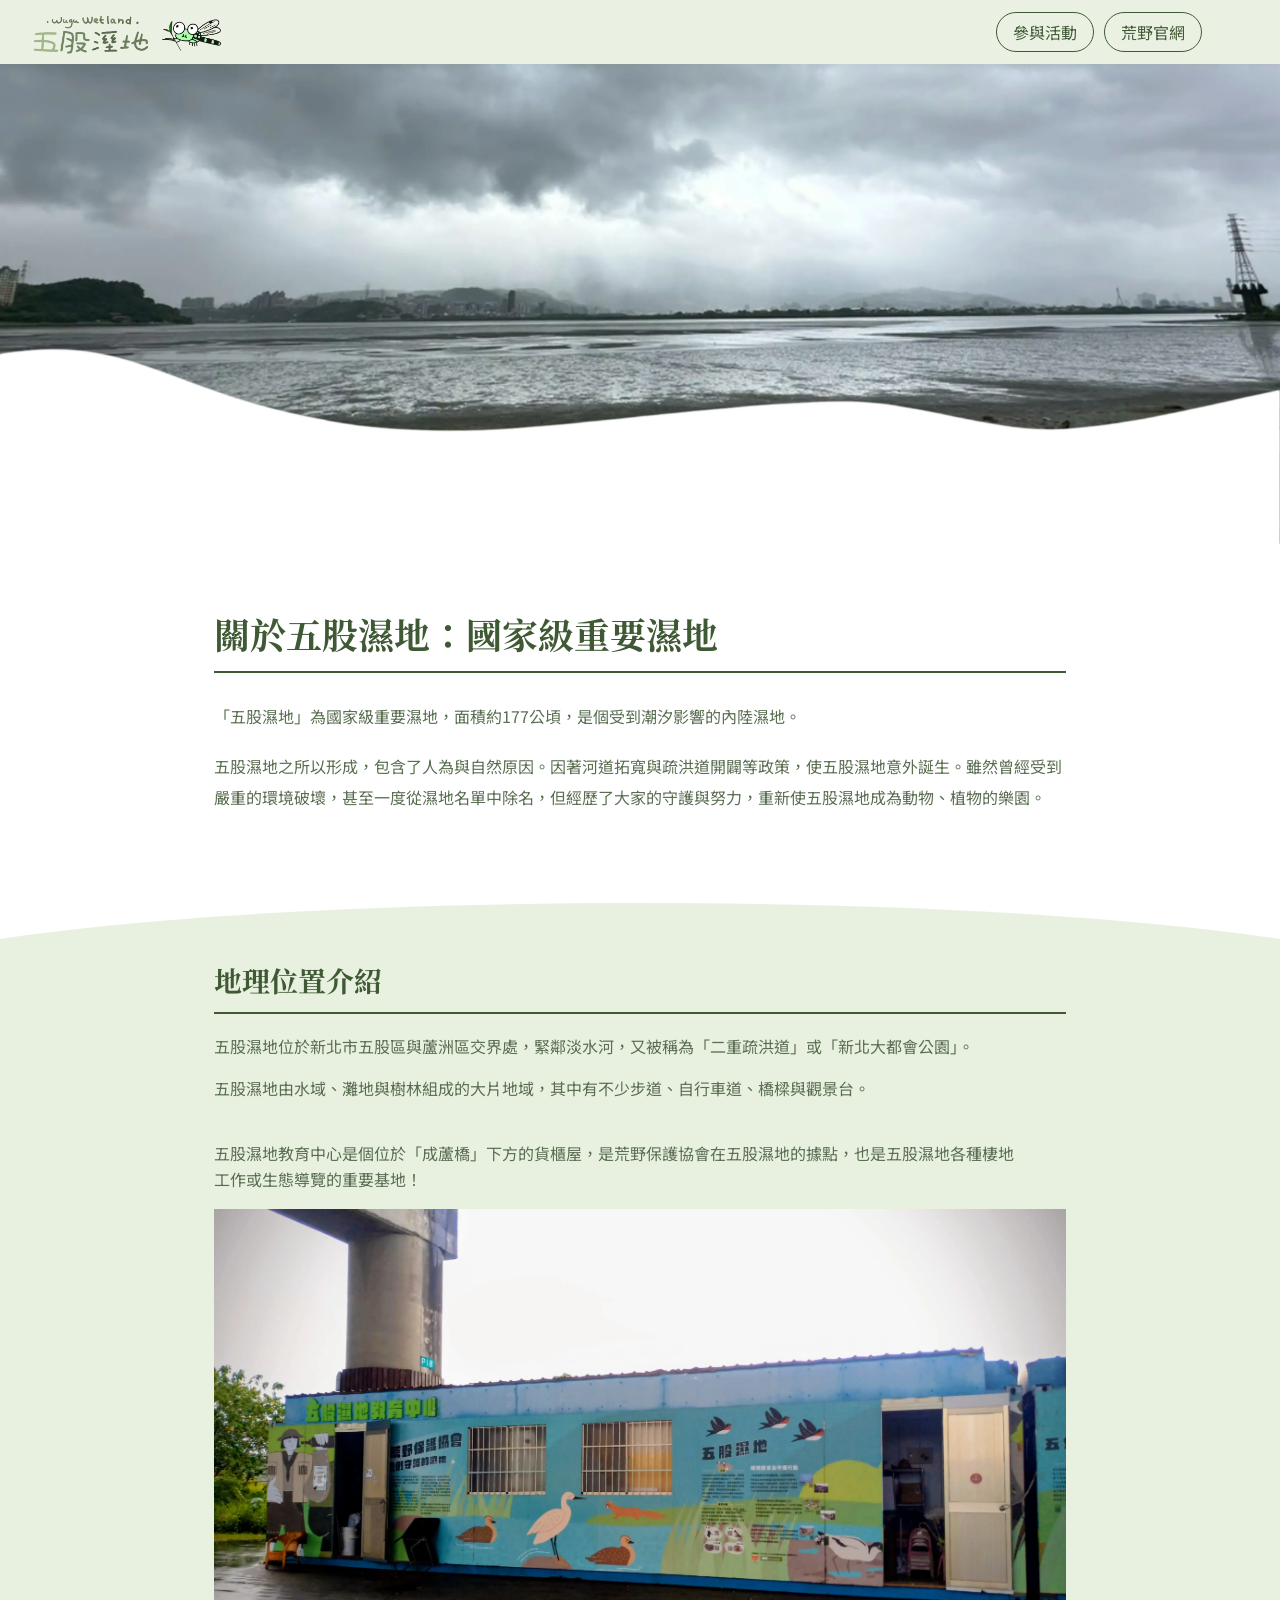
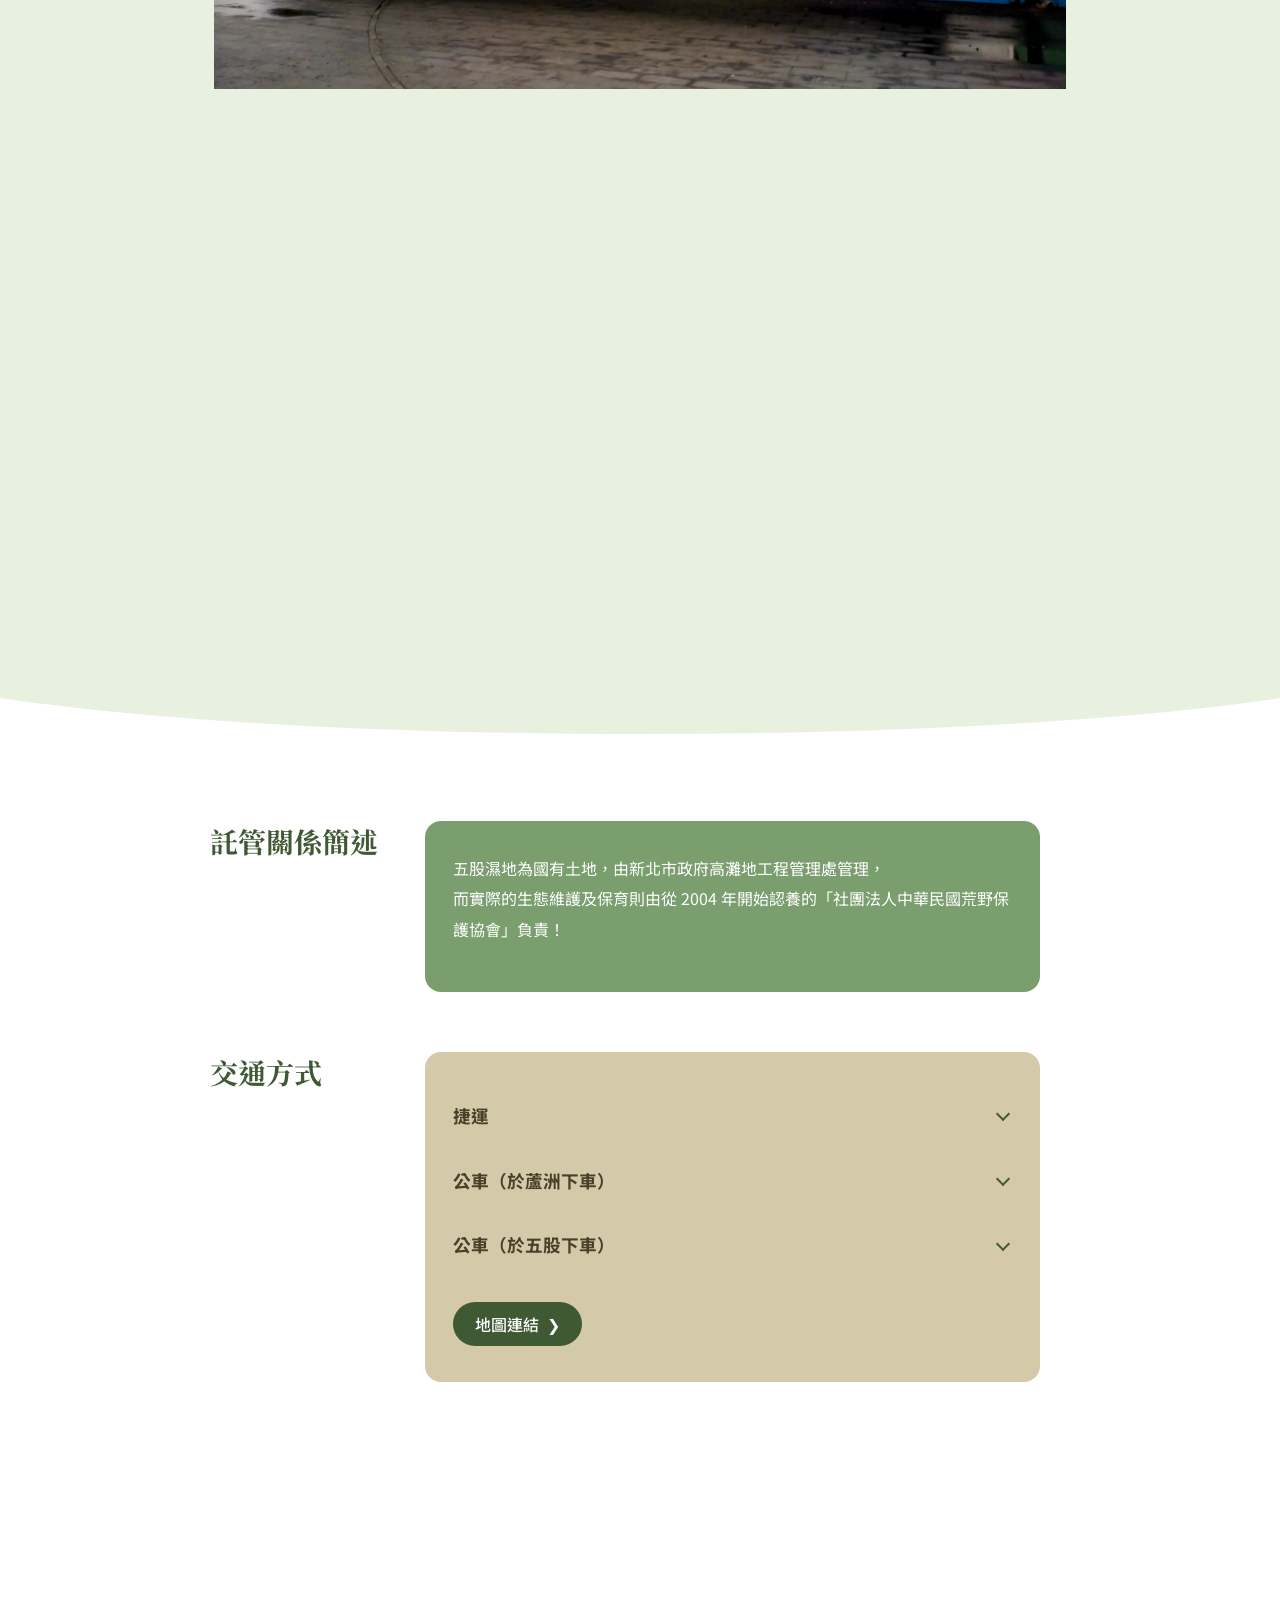
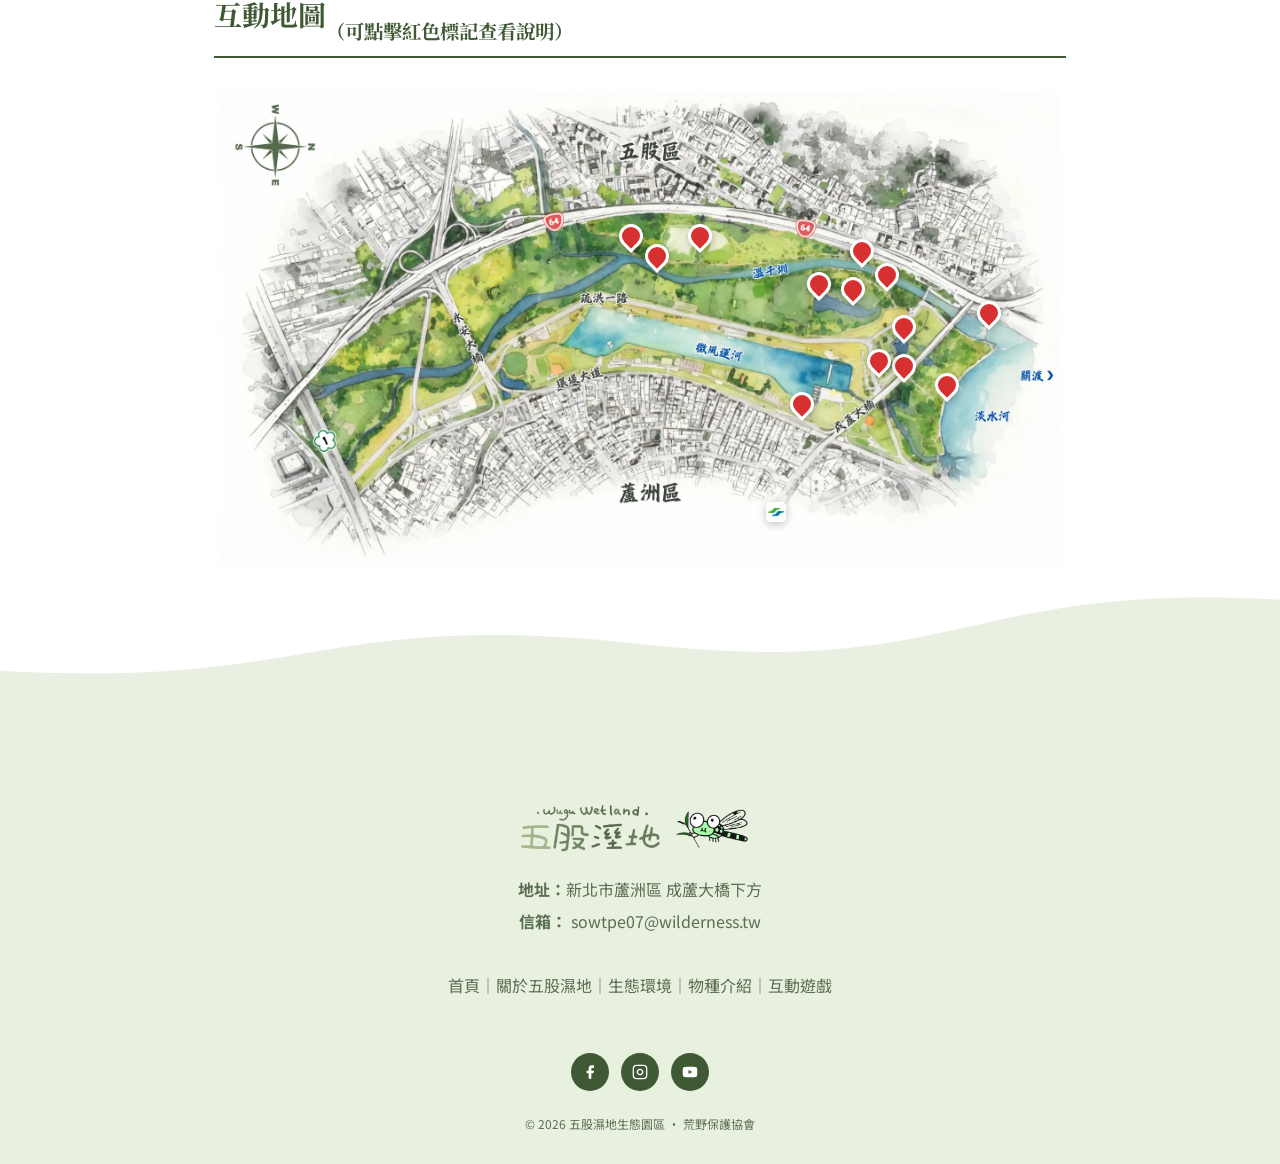
==== commit 949da05b: "Add GA Identification" ====
--- a/about.html
+++ b/about.html
@@ -1,18 +1,27 @@
 <!DOCTYPE html>
 <html lang="zh-TW">
 <head>
+  <script async src="https://www.googletagmanager.com/gtag/js?id=G-M5FRLNQ05Z"></script>
+  <script>
+    window.dataLayer = window.dataLayer || [];
+    function gtag(){dataLayer.push(arguments);}
+    gtag('js', new Date());
+
+    gtag('config', 'G-M5FRLNQ05Z');
+  </script>
   <meta charset="UTF-8" />
   <meta name="viewport" content="width=device-width, initial-scale=1.0" />
-  <title>關於五股濕地 | 五股濕地生態園區</title>
-  <meta name="description" content="認識五股濕地生態園區——國家級重要濕地的地理位置、歷史沿革與託管關係，守護城市中珍貴的自然生態系統。" />
-  <meta name="keywords" content="五股濕地, 關於五股濕地, 五股濕地歷史, 二重疏洪道, 新北大都會公園, 荒野保護協會, 國家級重要濕地, 洲仔尾" />
+  <title>關於五股濕地｜五股濕地生態園區</title>
+  <meta name="description" content="了解五股濕地的地理位置、歷史沿革、交通方式與託管關係，更加認識這個城市中珍貴的自然生態系統。" />
+  <meta name="keywords" content="五股濕地, 五股溼地, 關於五股濕地, 五股濕地生態園區, 五股濕地園區, 五股濕地歷史, 二重疏洪道, 二重疏洪道濕地, 新北大都會公園, 蘆洲濕地, 五股濕地怎麼去, 五股濕地交通, 成蘆橋, 洲仔尾, 荒野保護協會, 國家級重要濕地, Wugu Wetland" />
   <meta name="author" content="社團法人中華民國荒野保護協會" />
   <meta name="robots" content="index, follow" />
+  <meta name="application-name" content="五股濕地生態園區" />
   <link rel="canonical" href="https://wugu-wetland.github.io/about" />
 
   <!-- Open Graph -->
-  <meta property="og:title" content="關於五股濕地 | 五股濕地生態園區" />
-  <meta property="og:description" content="國家級重要濕地，守護城市中的自然寶地。認識五股濕地的地理位置、歷史沿革與託管關係。" />
+  <meta property="og:title" content="關於五股濕地｜五股濕地生態園區" />
+  <meta property="og:description" content="了解五股濕地的地理位置、歷史沿革、交通方式與託管關係，更加認識這個城市中珍貴的自然生態系統。" />
   <meta property="og:type" content="website" />
   <meta property="og:url" content="https://wugu-wetland.github.io/about" />
   <meta property="og:site_name" content="五股濕地生態園區" />
@@ -24,17 +33,30 @@
 
   <!-- Twitter Card -->
   <meta name="twitter:card" content="summary_large_image" />
-  <meta name="twitter:title" content="關於五股濕地 | 五股濕地生態園區" />
-  <meta name="twitter:description" content="國家級重要濕地，守護城市中的自然寶地。" />
+  <meta name="twitter:title" content="關於五股濕地｜五股濕地生態園區" />
+  <meta name="twitter:description" content="了解五股濕地的地理位置、歷史沿革、交通方式與託管關係，更加認識這個城市中珍貴的自然生態系統。" />
   <meta name="twitter:image" content="https://wugu-wetland.github.io/images/about-hero-1.webp" />
 
+  <!-- Favicon：根目錄 .ico 為 Google 搜尋結果偏好來源 -->
+  <link rel="icon" href="/favicon.ico" sizes="any" />
   <link rel="icon" type="image/x-icon" href="images/favicon.ico" />
-  <link rel="apple-touch-icon" href="images/favicon.ico" />
-
+  <link rel="icon" type="image/webp" href="images/logo-color.webp" sizes="512x512" />
+  <link rel="apple-touch-icon" href="images/logo-color.webp" />
+
+  <!-- 結構化資料：WebSite 明確宣告網站名稱，避免 Google 顯示為「GitHub」 -->
+  <script type="application/ld+json">
+  {
+    "@context": "https://schema.org",
+    "@type": "WebSite",
+    "name": "五股濕地生態園區",
+    "alternateName": ["五股溼地", "五股濕地", "五股濕地生態園區", "二重疏洪道", "新北大都會公園", "Wugu Wetland"],
+    "url": "https://wugu-wetland.github.io/"
+  }
+  </script>
 
   <link rel="stylesheet" href="styles/shared.css" />
   <link rel="stylesheet" href="styles/about.css" />
-  
+
   <!-- 新增：預先載入首屏最關鍵的圖片，提升 LCP 速度 -->
   <!-- 注意：請在後端或打包工具先轉出一份 .webp 檔案 -->
   <link rel="preload" as="image" href="images/index-slides-1.webp" type="image/webp" fetchpriority="high">
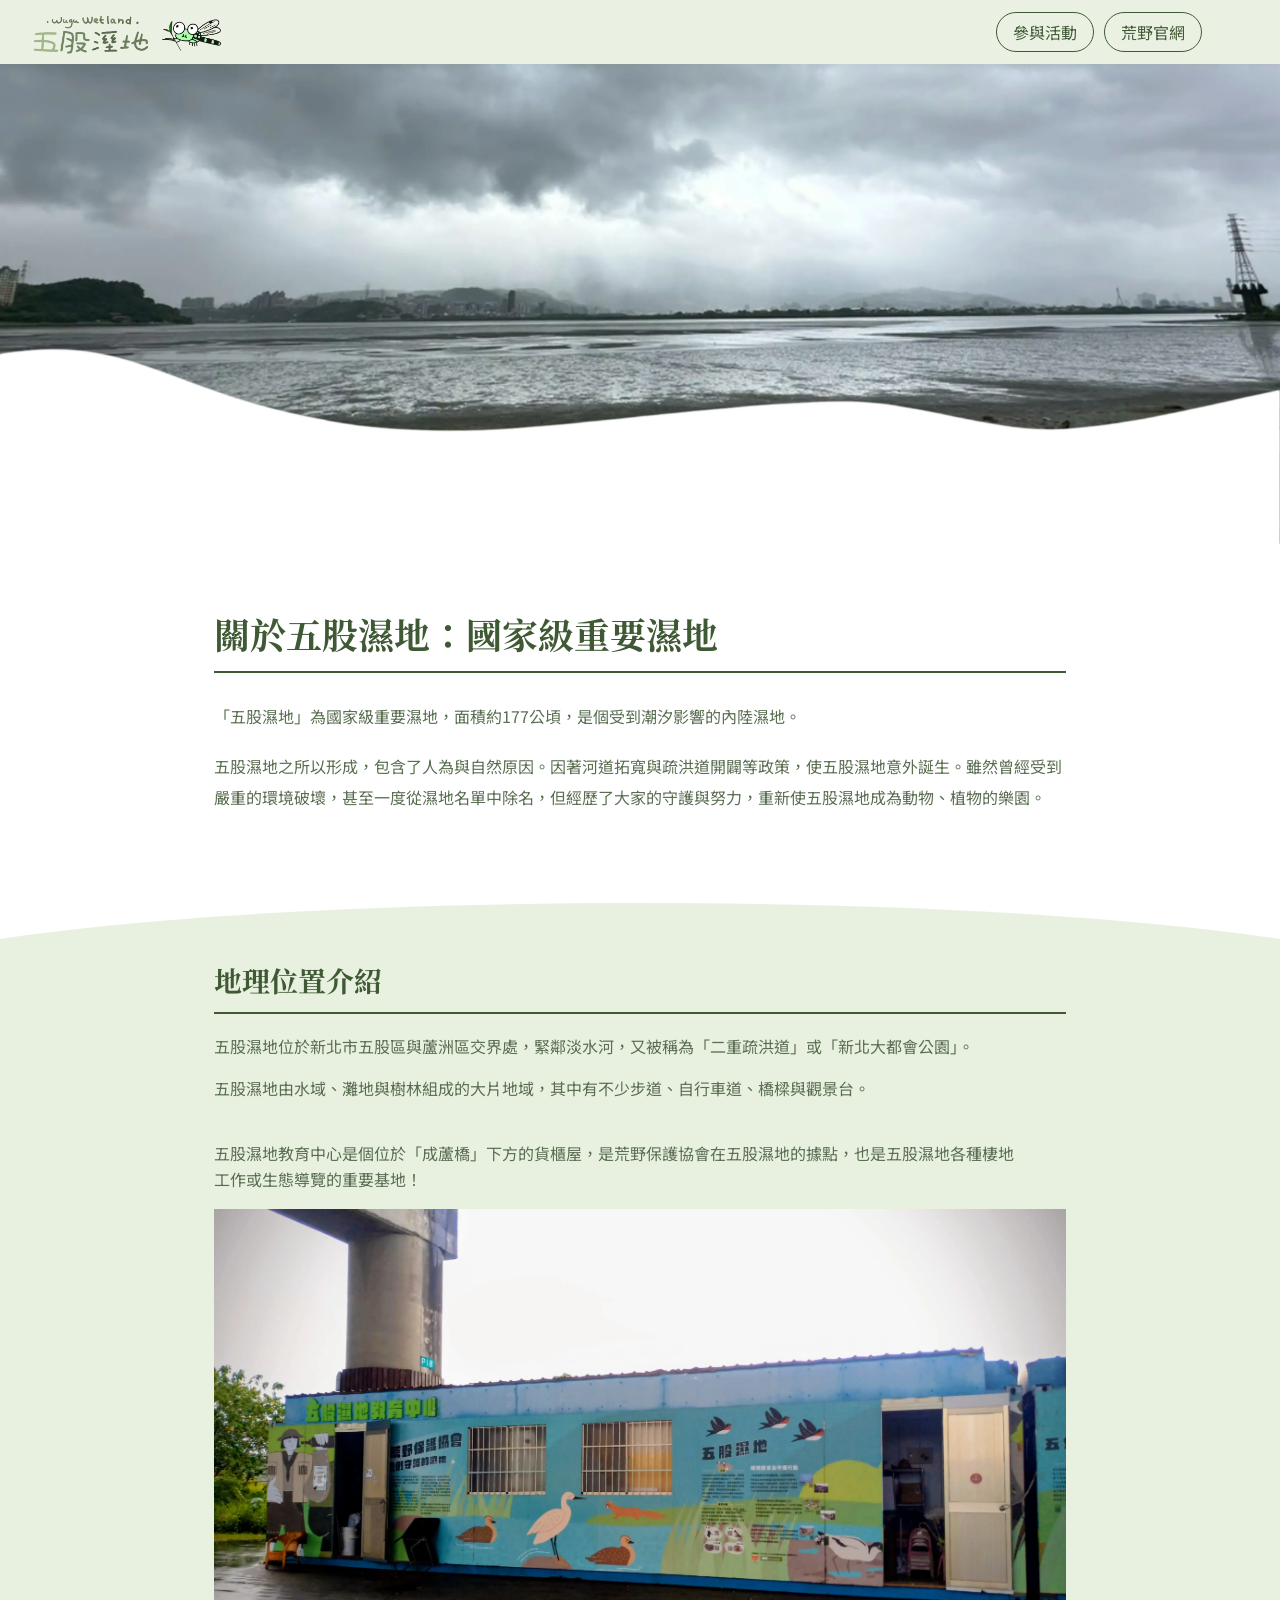
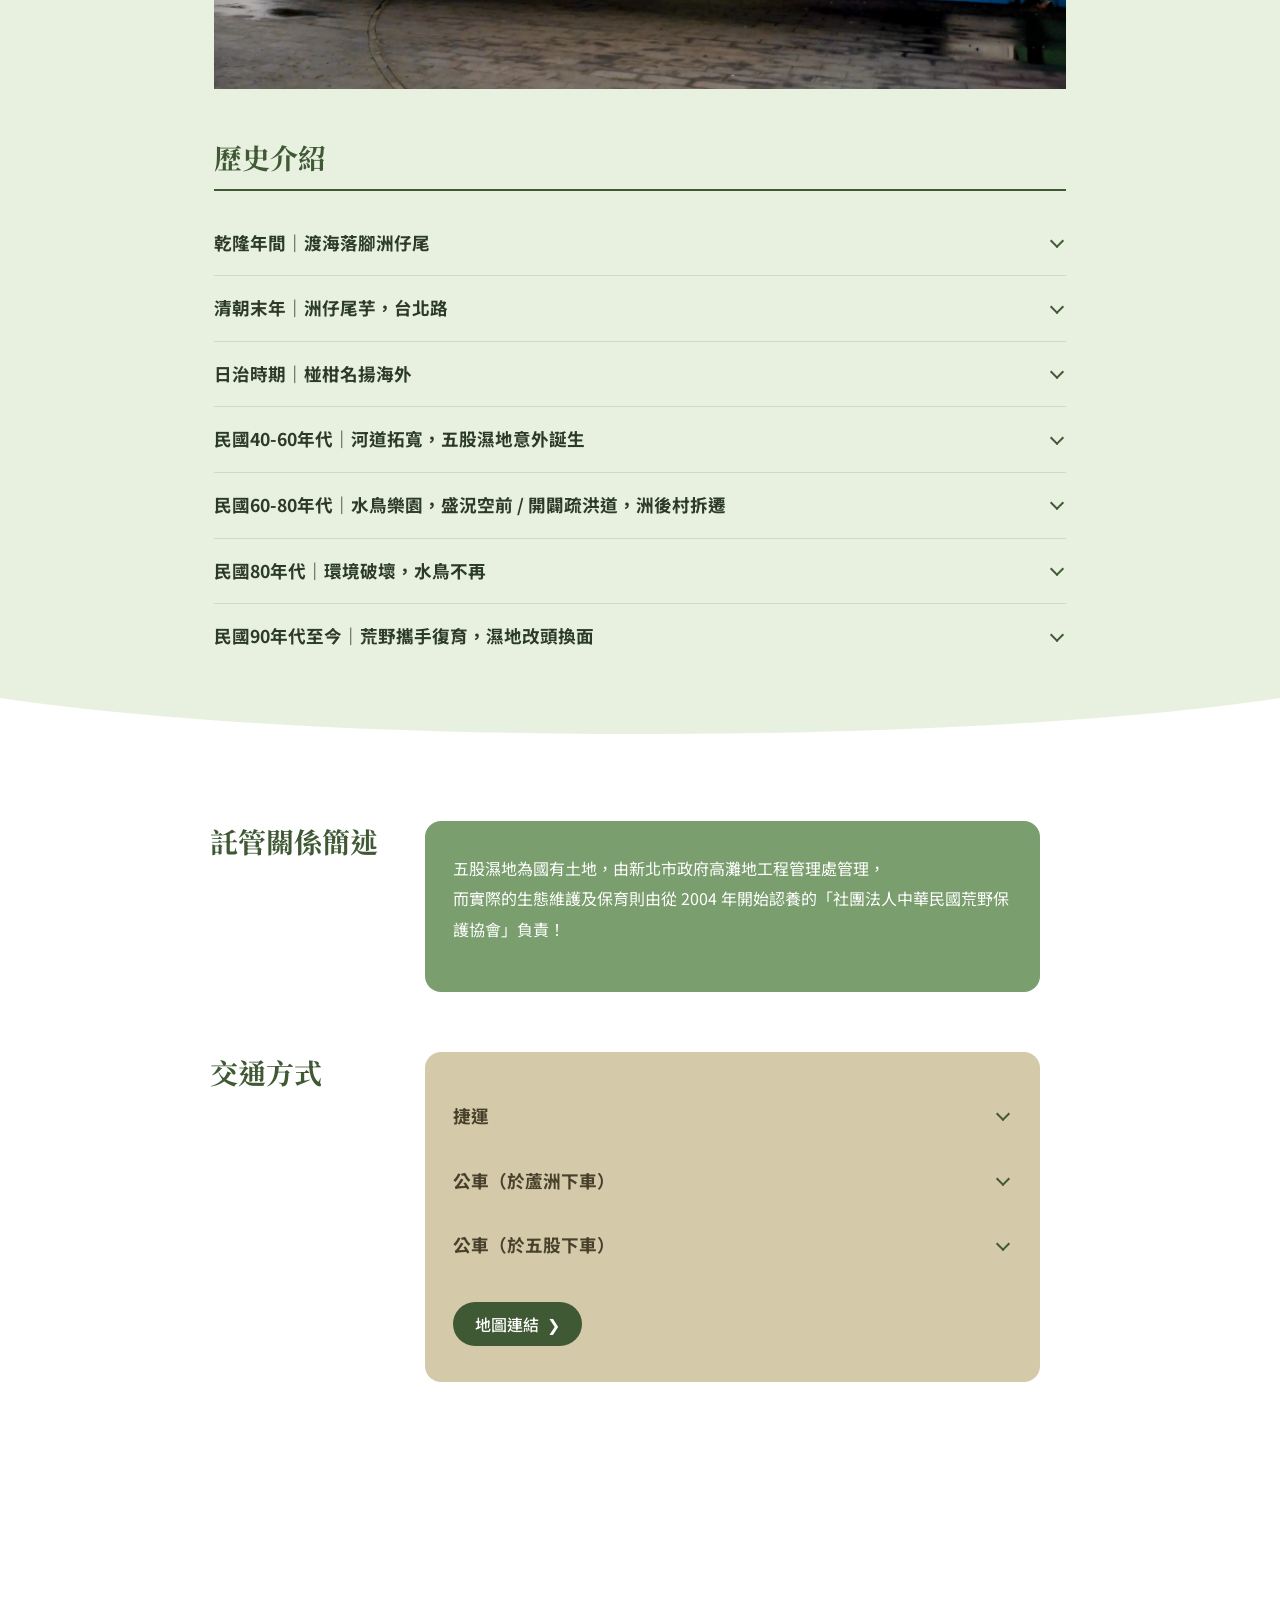
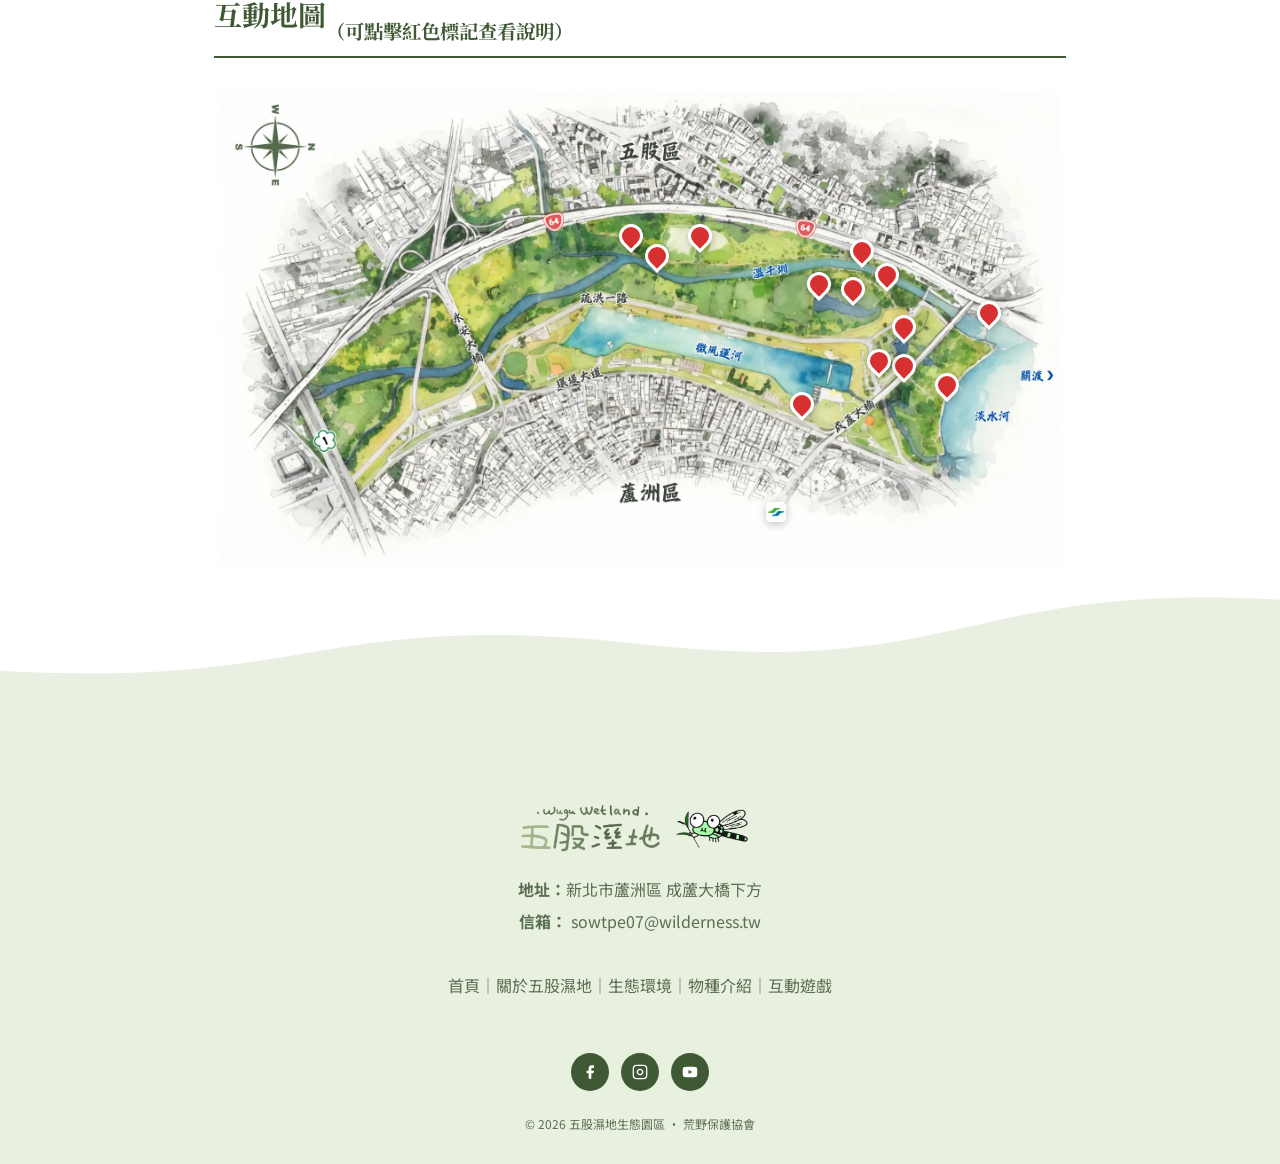
==== commit 0920b086: "Create CMS" ====
--- a/about.html
+++ b/about.html
@@ -60,6 +60,8 @@
   <!-- 新增：預先載入首屏最關鍵的圖片，提升 LCP 速度 -->
   <!-- 注意：請在後端或打包工具先轉出一份 .webp 檔案 -->
   <link rel="preload" as="image" href="images/index-slides-1.webp" type="image/webp" fetchpriority="high">
+  <link rel="preconnect" href="https://script.google.com" />
+  <link rel="preconnect" href="https://script.googleusercontent.com" crossorigin />
 </head>
 <body>
 
@@ -398,6 +400,7 @@
   </div>
 
   <button class="back-to-top" id="back-to-top" aria-label="回到頂部">▲</button>
+  <script src="script/cms.js"></script>
   <script src="script/shared.js"></script>
   <script src="script/about.js"></script>
 </body>
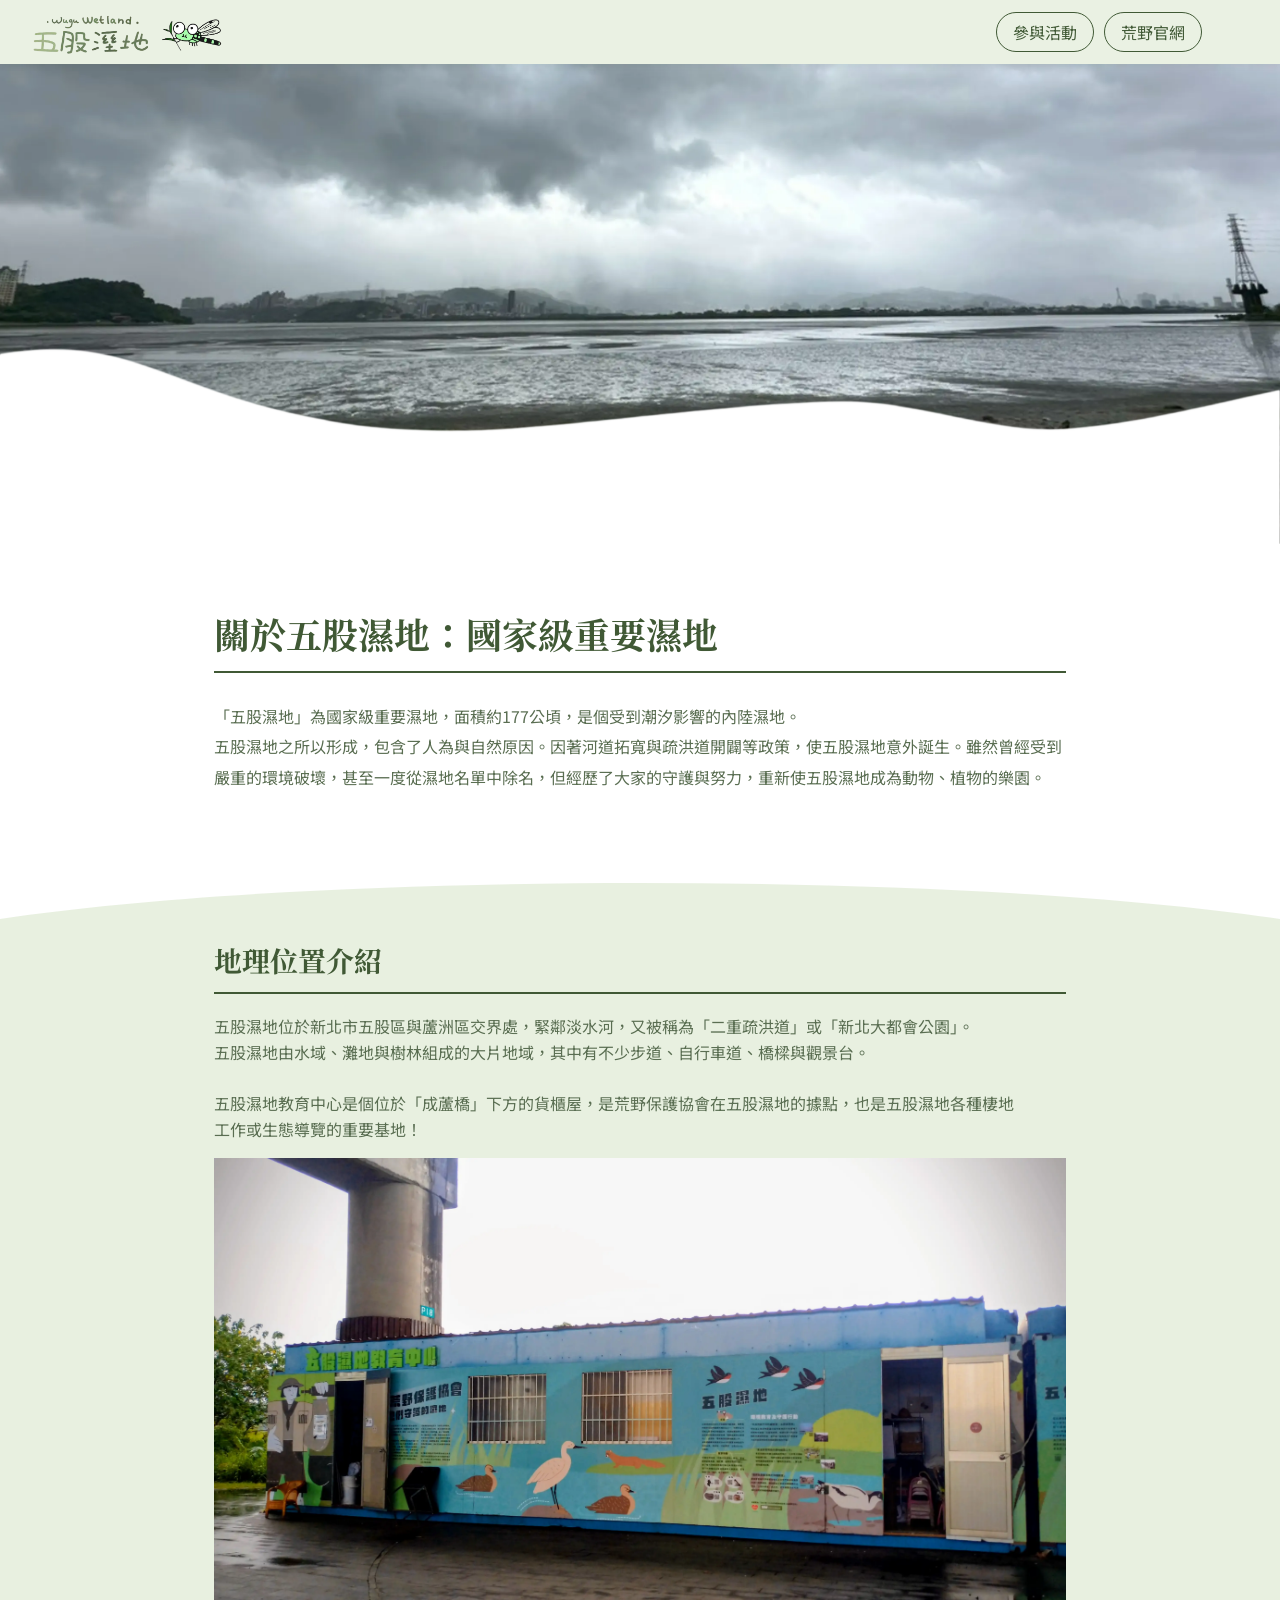
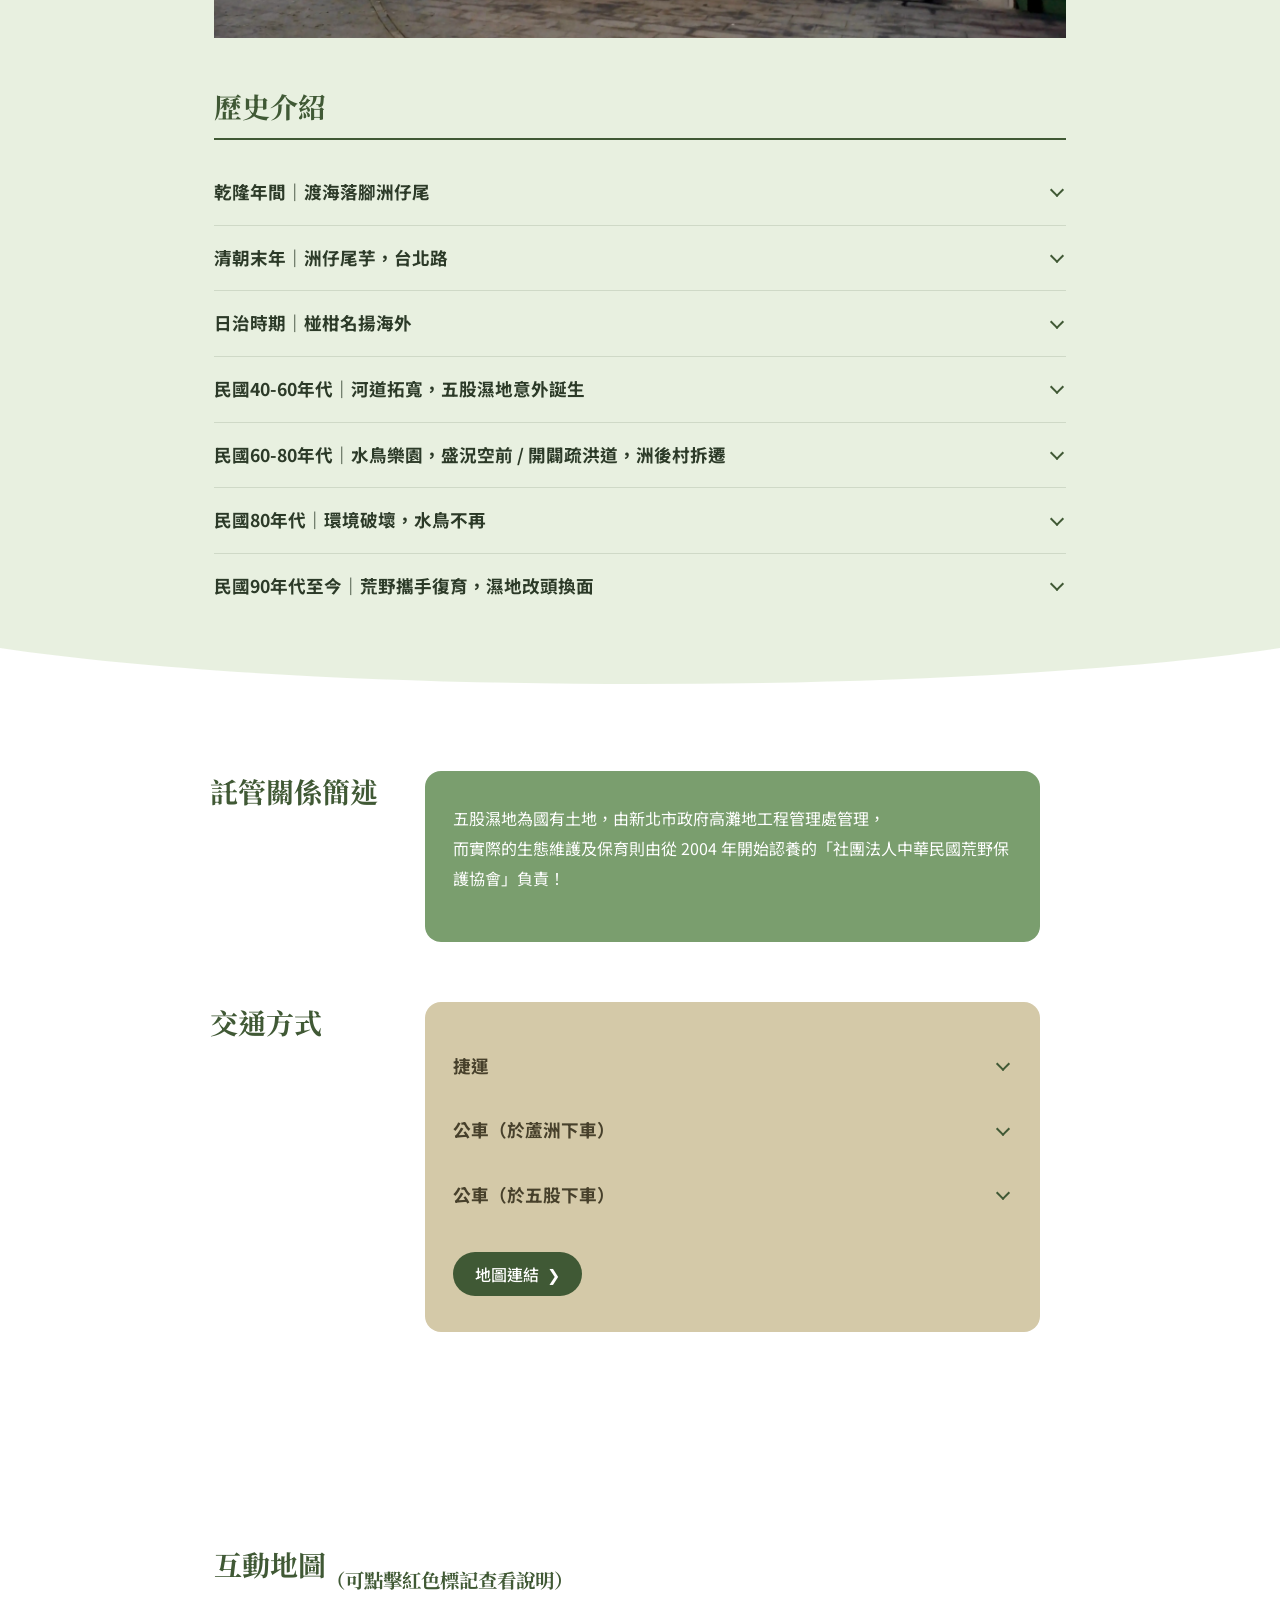
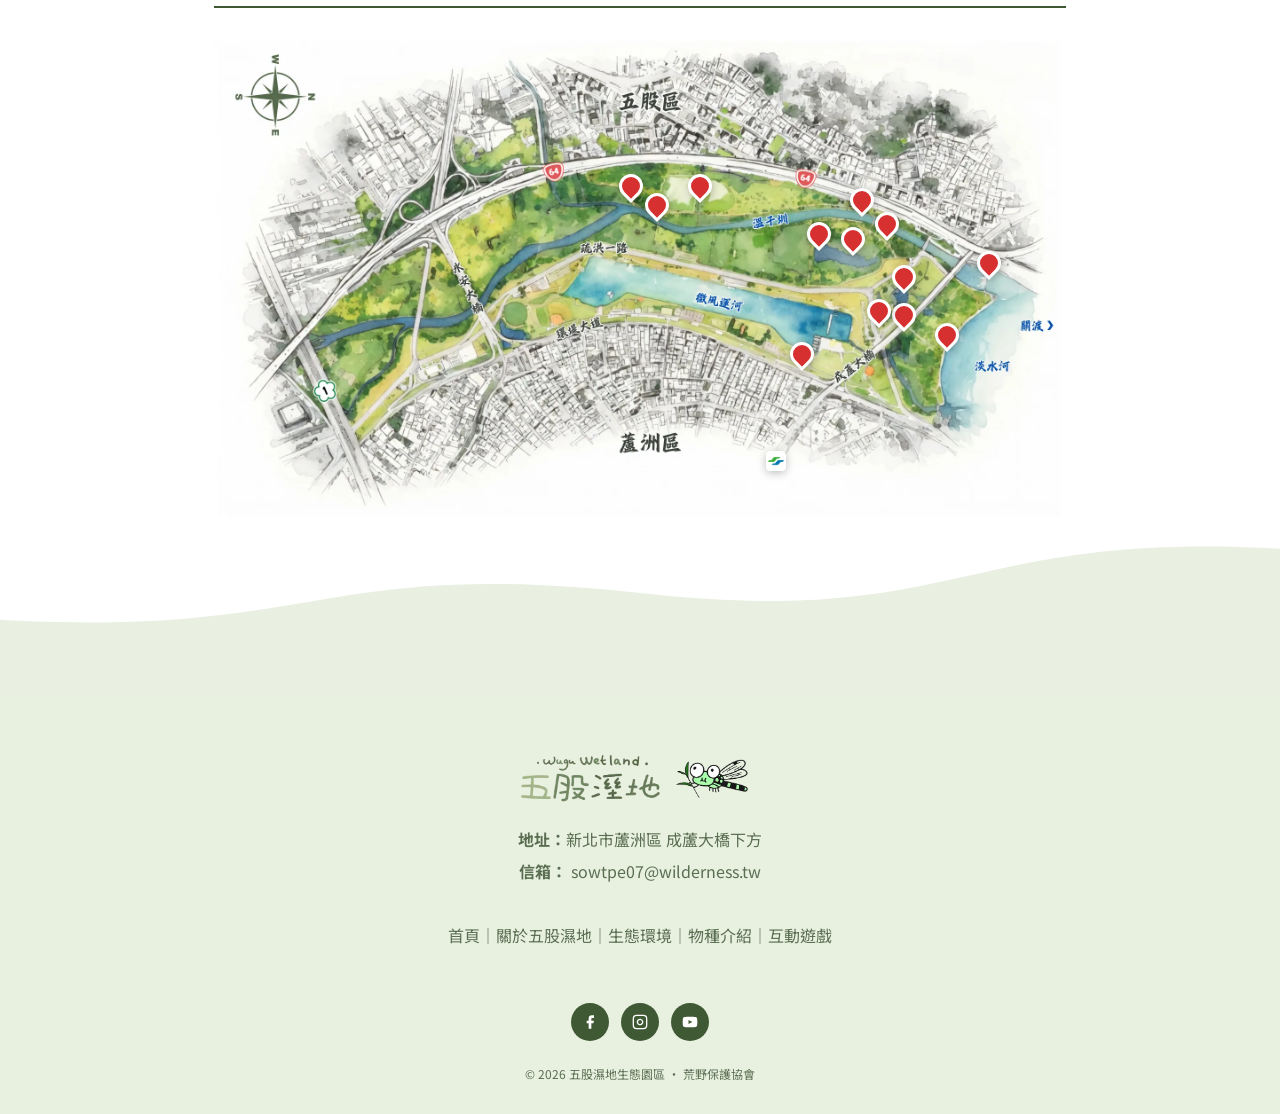
==== commit 35295157: "Update" ====
--- a/about.html
+++ b/about.html
@@ -114,8 +114,7 @@
       <div class="about-intro__inner reveal">
         <h1 class="about-intro__h1" id="about-intro-heading">關於五股濕地：國家級重要濕地</h1>
         <hr class="about-intro__divider" />
-        <p class="about-intro__body">「五股濕地」為國家級重要濕地，面積約177公頃，是個受到潮汐影響的內陸濕地。</p>
-        <p class="about-intro__body">五股濕地之所以形成，包含了人為與自然原因。因著河道拓寬與疏洪道開闢等政策，使五股濕地意外誕生。雖然曾經受到嚴重的環境破壞，甚至一度從濕地名單中除名，但經歷了大家的守護與努力，重新使五股濕地成為動物、植物的樂園。</p>
+        <p class="about-intro__body">「五股濕地」為國家級重要濕地，面積約177公頃，是個受到潮汐影響的內陸濕地。<br />五股濕地之所以形成，包含了人為與自然原因。因著河道拓寬與疏洪道開闢等政策，使五股濕地意外誕生。雖然曾經受到嚴重的環境破壞，甚至一度從濕地名單中除名，但經歷了大家的守護與努力，重新使五股濕地成為動物、植物的樂園。</p>
       </div>
     </section>
 
@@ -130,9 +129,7 @@
           <div class="about-geo reveal">
             <h2 class="about-geo__title" id="about-geo-heading">地理位置介紹</h2>
             <hr class="about-geo__divider" />
-            <p>五股濕地位於新北市五股區與蘆洲區交界處，緊鄰淡水河，又被稱為「二重疏洪道」或「新北大都會公園」。</p>
-            <p>五股濕地由水域、灘地與樹林組成的大片地域，其中有不少步道、自行車道、橋樑與觀景台。</p><br />
-            <p>五股濕地教育中心是個位於「成蘆橋」下方的貨櫃屋，是荒野保護協會在五股濕地的據點，也是五股濕地各種棲地工作或生態導覽的重要基地！</p>
+            <p>五股濕地位於新北市五股區與蘆洲區交界處，緊鄰淡水河，又被稱為「二重疏洪道」或「新北大都會公園」。<br />五股濕地由水域、灘地與樹林組成的大片地域，其中有不少步道、自行車道、橋樑與觀景台。<br /><br />五股濕地教育中心是個位於「成蘆橋」下方的貨櫃屋，是荒野保護協會在五股濕地的據點，也是五股濕地各種棲地工作或生態導覽的重要基地！</p>
             <img src="images/about-center.webp" loading="lazy" />
           </div>
           <div class="about-history reveal" id="about-history" style="transition-delay: 0.1s;" aria-labelledby="about-history-heading">
@@ -141,41 +138,31 @@
             <details class="history-accordion">
               <summary class="subtitle">乾隆年間｜渡海落腳洲仔尾</summary>
               <div class="history-accordion__body">
-                <p>福建泉州陳氏家族渡海來到洲仔尾，當時還是一片未開發的荒原。</p>
-                <p>由於鄰近淡水河，土地肥沃、水路交通皆便捷。</p>
+                <p>福建泉州陳氏家族渡海來到洲仔尾，當時還是一片未開發的荒原。<br />由於鄰近淡水河，土地肥沃、水路交通皆便捷。</p>
               </div>
             </details>
             <details class="history-accordion">
               <summary class="subtitle">清朝末年｜洲仔尾芋，台北路</summary>
               <div class="history-accordion__body">
-                <p>經過長期的努力耕作，荒地成了畝畝良田。</p>
-                <p>出產的芋頭聞名了台北城，贏得了「洲仔尾芋，台北路」的俚語。</p>
+                <p>經過長期的努力耕作，荒地成了畝畝良田。<br />出產的芋頭聞名了台北城，贏得了「洲仔尾芋，台北路」的俚語。</p>
               </div>
             </details>
             <details class="history-accordion">
               <summary class="subtitle">日治時期｜椪柑名揚海外</summary>
               <div class="history-accordion__body">
-                <p>鄰近淡水河且缺乏堤防，偶有水災但退得快。</p>
-                <p>盛產稻米、蔬菜與水果，是大台北地區的糧倉。</p>
-                <p>盛產椪柑，甜度高、果實大，甚至外銷到日本及大陸。</p>
+                <p>鄰近淡水河且缺乏堤防，偶有水災但退得快。<br />盛產稻米、蔬菜與水果，是大台北地區的糧倉。<br />盛產椪柑，甜度高、果實大，甚至外銷到日本及大陸。</p>
               </div>
             </details>
             <details class="history-accordion">
               <summary class="subtitle">民國40-60年代｜河道拓寬，五股濕地意外誕生</summary>
               <div class="history-accordion__body">
-                <p>當時土壤肥沃，依然盛產稻米、蔬果，但夏季時颱風卻因洪水無法宣洩導致淹水。</p>
-                <p>民國53年，政府實施河道拓寬工程，分別挖除及炸毀使河道狹窄的「獅子頭」與「鳥踏石」兩顆大石。</p>
-                <p>河道拓寬後，淡水河洪水可順利出海，但也因此失去天然屏障，導致風災時海水倒灌。</p>
-                <p>地勢低漥加上潮水不停漲退，長期淡鹹水浸泡，土質無法耕種，五股濕地因而形成。</p>
+                <p>當時土壤肥沃，依然盛產稻米、蔬果，但夏季時颱風卻因洪水無法宣洩導致淹水。<br />民國53年，政府實施河道拓寬工程，分別挖除及炸毀使河道狹窄的「獅子頭」與「鳥踏石」兩顆大石。<br />河道拓寬後，淡水河洪水可順利出海，但也因此失去天然屏障，導致風災時海水倒灌。<br />地勢低漥加上潮水不停漲退，長期淡鹹水浸泡，土質無法耕種，五股濕地因而形成。</p>
               </div>
             </details>
             <details class="history-accordion">
               <summary class="subtitle">民國60-80年代｜水鳥樂園，盛況空前 / 開闢疏洪道，洲後村拆遷</summary>
               <div class="history-accordion__body">
-                <p>濕地上處處可見水鴨、漁人、扁舟，曾經紀錄94種鳥類，數量高達四千八百多隻。</p>
-                <p>民國73年，政府徵收洲仔尾部分土地為洩洪區，開闢二重疏洪道。</p>
-                <p>民國69年以後的四、五年裡， 洲後村村民為反對拆遷，不斷陳情、示威。</p>
-                <p>民國73年8月16日清晨，怪手開挖，洲後村被迫拆遷。</p>
+                <p>濕地上處處可見水鴨、漁人、扁舟，曾經紀錄94種鳥類，數量高達四千八百多隻。<br />民國73年，政府徵收洲仔尾部分土地為洩洪區，開闢二重疏洪道。<br />民國69年以後的四、五年裡， 洲後村村民為反對拆遷，不斷陳情、示威。<br />民國73年8月16日清晨，怪手開挖，洲後村被迫拆遷。</p>
               </div>
             </details>
             <details class="history-accordion">
@@ -187,8 +174,7 @@
             <details class="history-accordion">
               <summary class="subtitle">民國90年代至今｜荒野攜手復育，濕地改頭換面</summary>
               <div class="history-accordion__body">
-                <p>民國86年起，台北縣政府進行七百甲河濱綠地整建計劃，由荒野保護協會等民間保育團體等組成的「疏洪道生態保育聯盟」推動生態保育與棲地重建營造。</p>
-                <p>民國93年11月11日，荒野保護協會正式認養「五股濕地生態園區」至今，推動復育、保育及教育的工作。</p>
+                <p>民國86年起，台北縣政府進行七百甲河濱綠地整建計劃，由荒野保護協會等民間保育團體等組成的「疏洪道生態保育聯盟」推動生態保育與棲地重建營造。<br />民國93年11月11日，荒野保護協會正式認養「五股濕地生態園區」至今，推動復育、保育及教育的工作。</p>
               </div>
             </details>
 
@@ -213,30 +199,19 @@
           <details class="transport-accordion">
             <summary class="transport-subtitle">捷運</summary>
             <div class="transport-accordion__body">
-              <p>搭乘「中和新蘆線」至「蘆洲站」下車→</p>
-              <p>從一號出口離開捷運站→</p>
-              <p>沿「三民路」往「成蘆橋」方向步行→</p>
-              <p>沿「二號越堤道」越過堤防，往成蘆橋方向步行→</p>
-              <p>抵達成蘆橋下方後沿著橋樑向前步行→</p>
-              <p>過馬路後即可見到五股濕地教育中心</p>
+              <p>搭乘「中和新蘆線」至「蘆洲站」下車→<br />從一號出口離開捷運站→<br />沿「三民路」往「成蘆橋」方向步行→<br />沿「二號越堤道」越過堤防，往成蘆橋方向步行→<br />抵達成蘆橋下方後沿著橋樑向前步行→<br />過馬路後即可見到五股濕地教育中心</p>
             </div>
           </details>
           <details class="transport-accordion">
             <summary class="transport-subtitle">公車（於蘆洲下車）</summary>
             <div class="transport-accordion__body">
-              <p>沿「三民路」往「成蘆橋」方向步行→</p>
-              <p>沿「二號越堤道」越過堤防，往成蘆橋方向步行→</p>
-              <p>抵達成蘆橋下方後沿著橋樑向前步行→</p>
-              <p>過馬路後即可見到五股濕地教育中心</p>
+              <p>沿「三民路」往「成蘆橋」方向步行→<br />沿「二號越堤道」越過堤防，往成蘆橋方向步行→<br />抵達成蘆橋下方後沿著橋樑向前步行→<br />過馬路後即可見到五股濕地教育中心</p>
             </div>
           </details>
           <details class="transport-accordion">
             <summary class="transport-subtitle">公車（於五股下車）</summary>
             <div class="transport-accordion__body">
-              <p>至「成州國小」或「五股郵局」下車→</p>
-              <p>沿「凌雲路一段」往堤防方向步行→</p>
-              <p>過疏洪北路上堤防，沿自行車道往成蘆橋步行→</p>
-              <p>即可見到五股濕地教育中心</p>
+              <p>至「成州國小」或「五股郵局」下車→<br />沿「凌雲路一段」往堤防方向步行→<br />過疏洪北路上堤防，沿自行車道往成蘆橋步行→<br />即可見到五股濕地教育中心</p>
             </div>
           </details>
           <div class="about-management__panel-cta">
